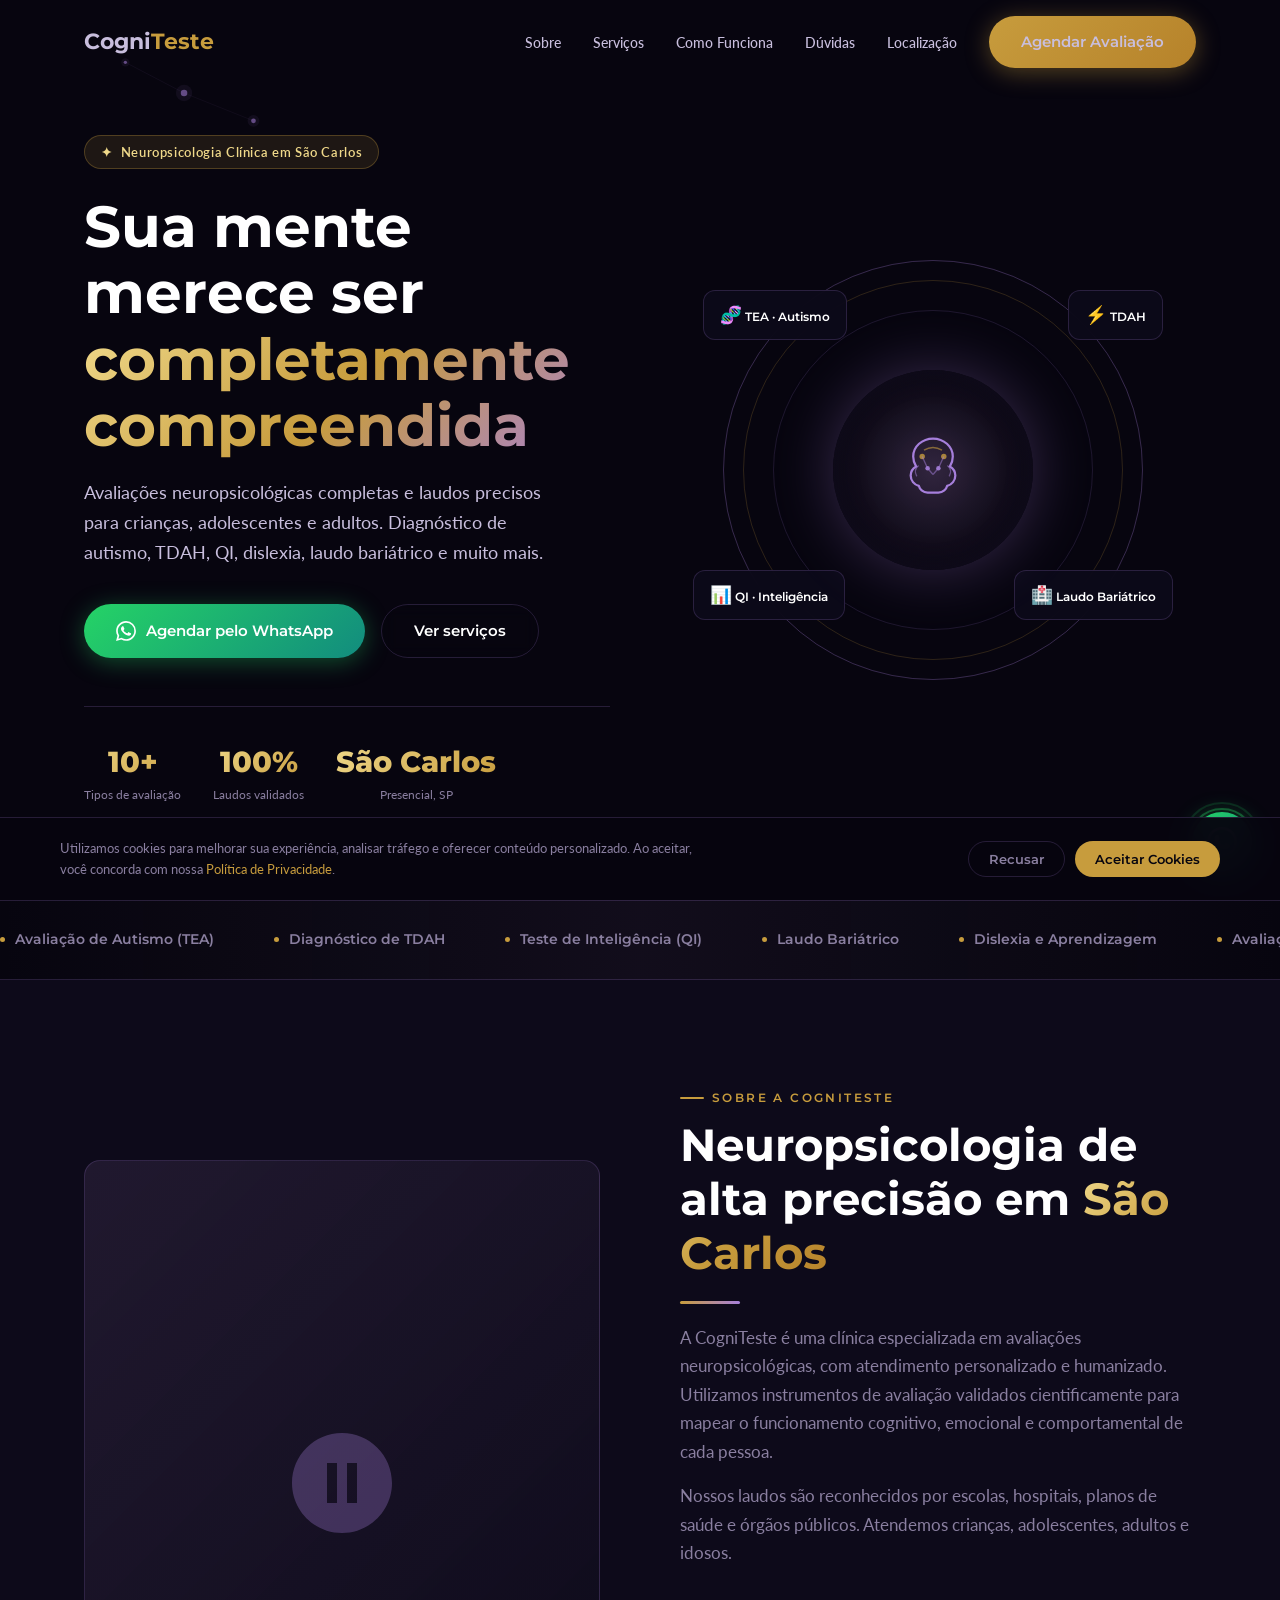
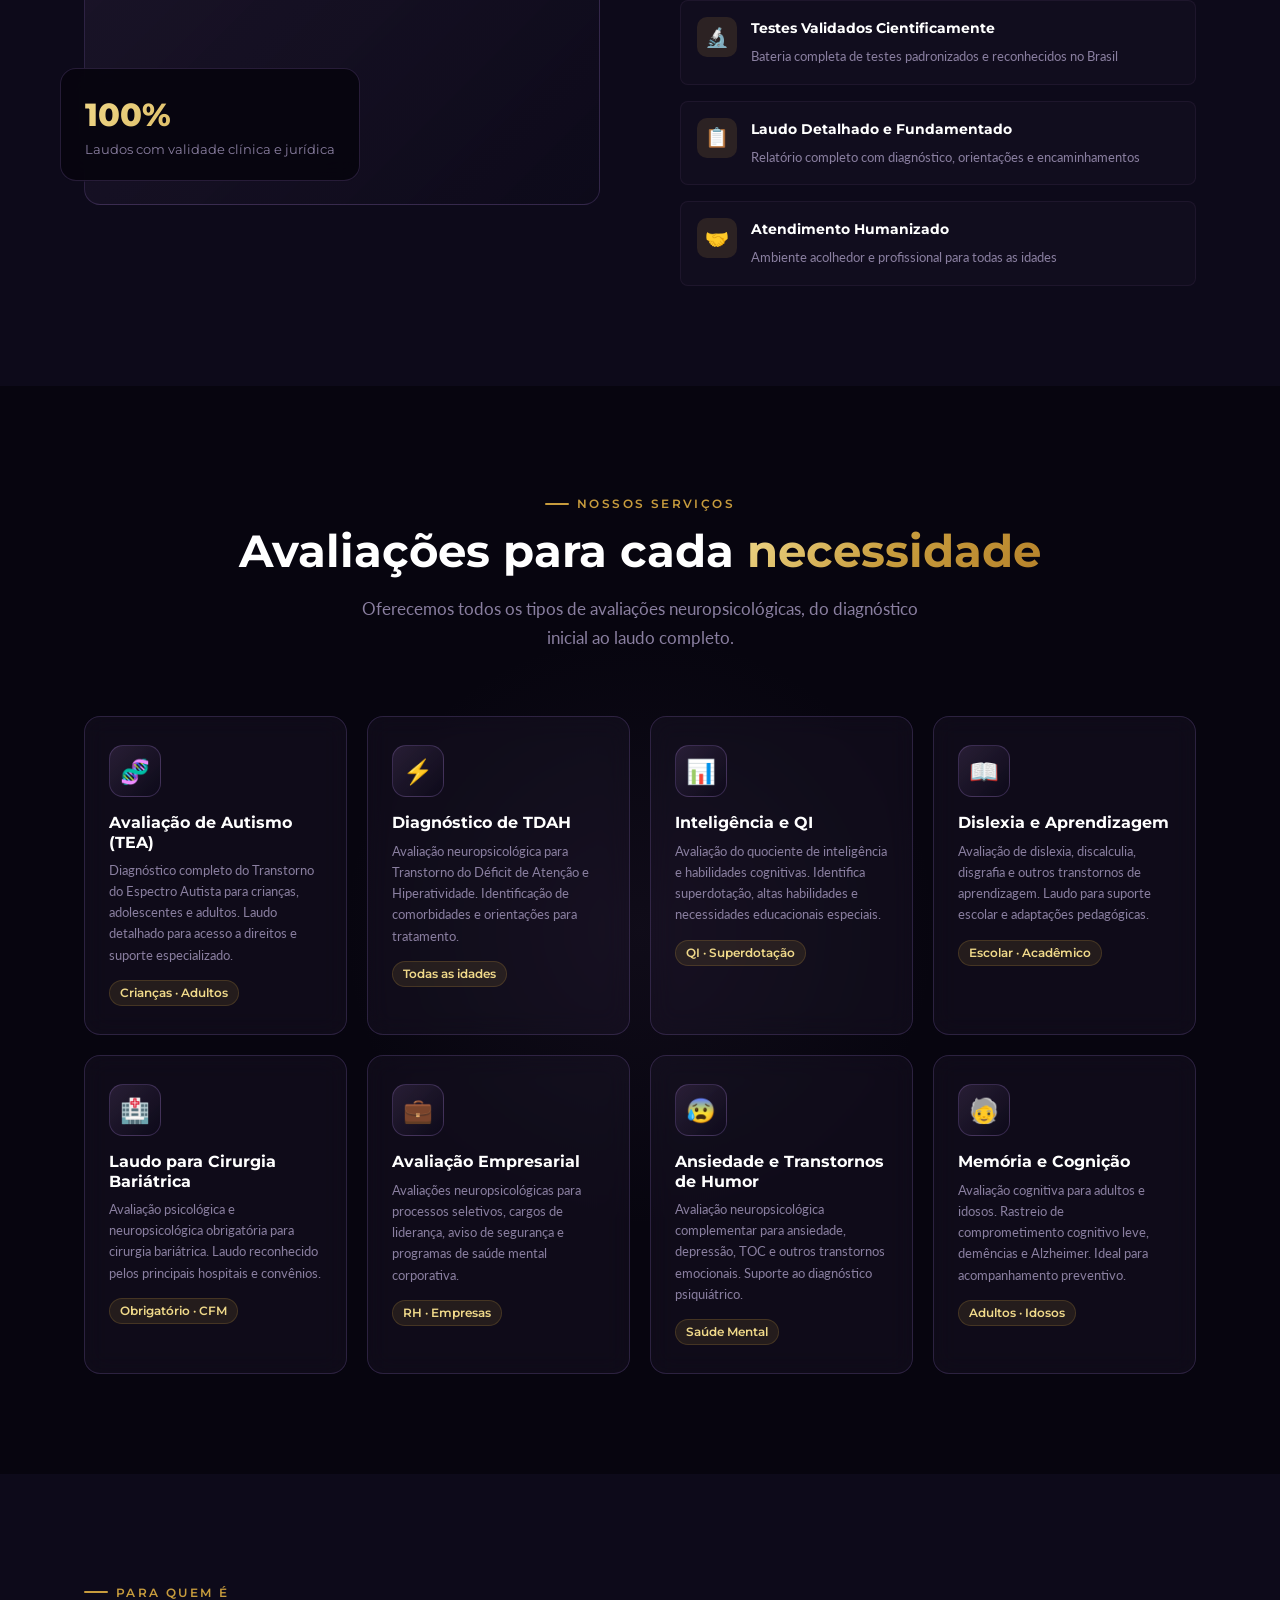
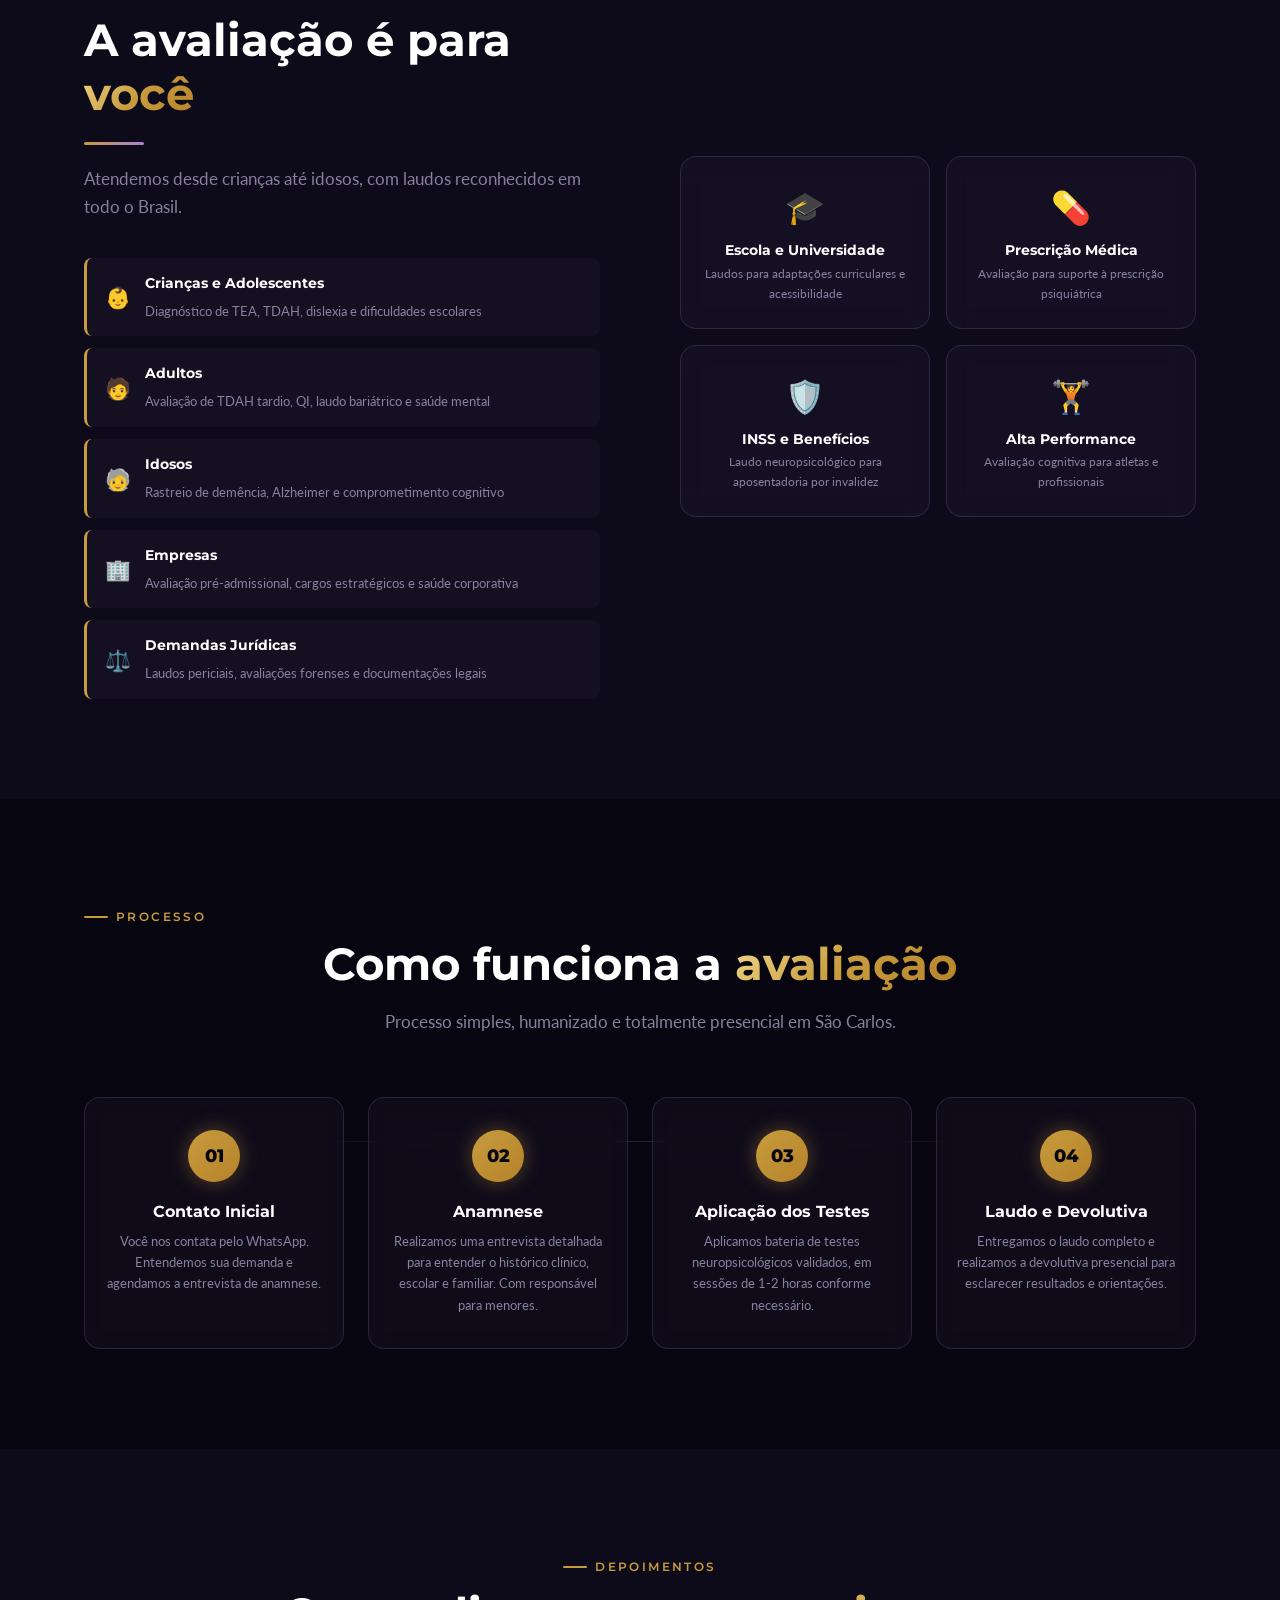
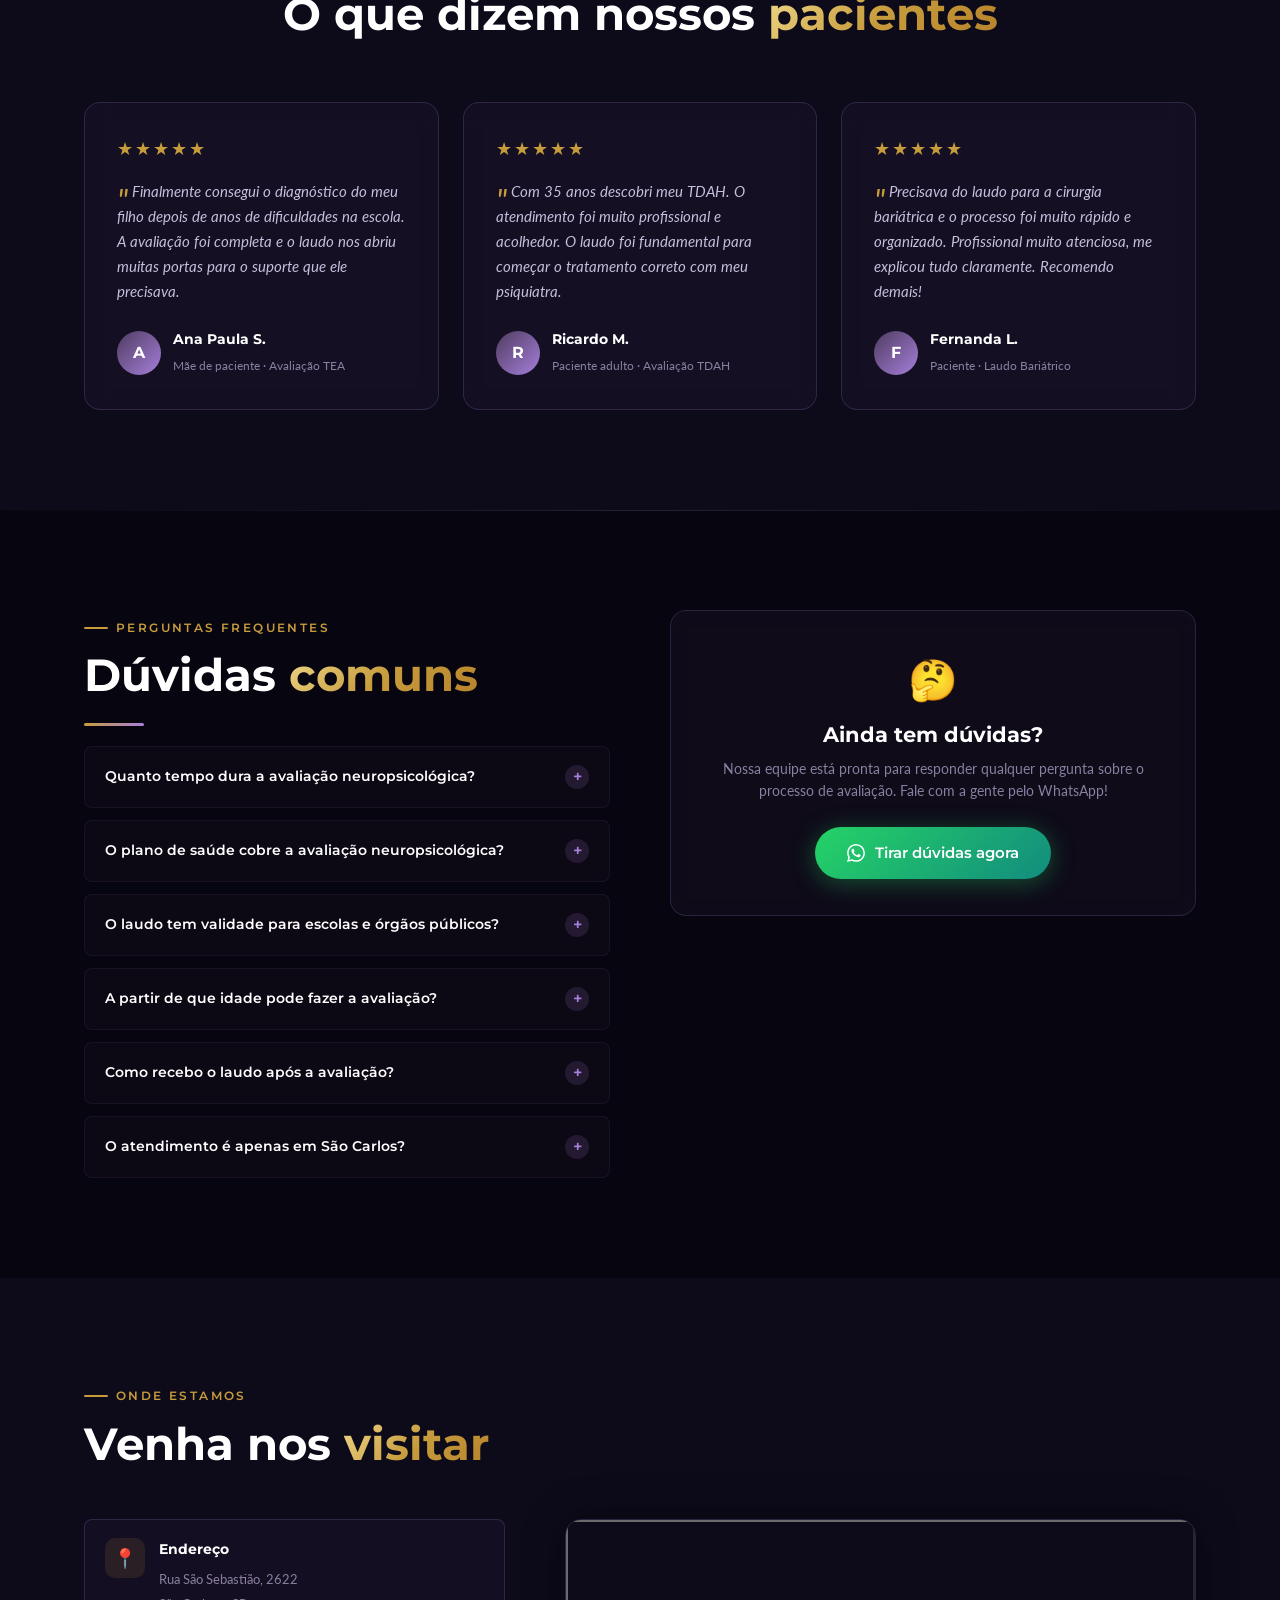
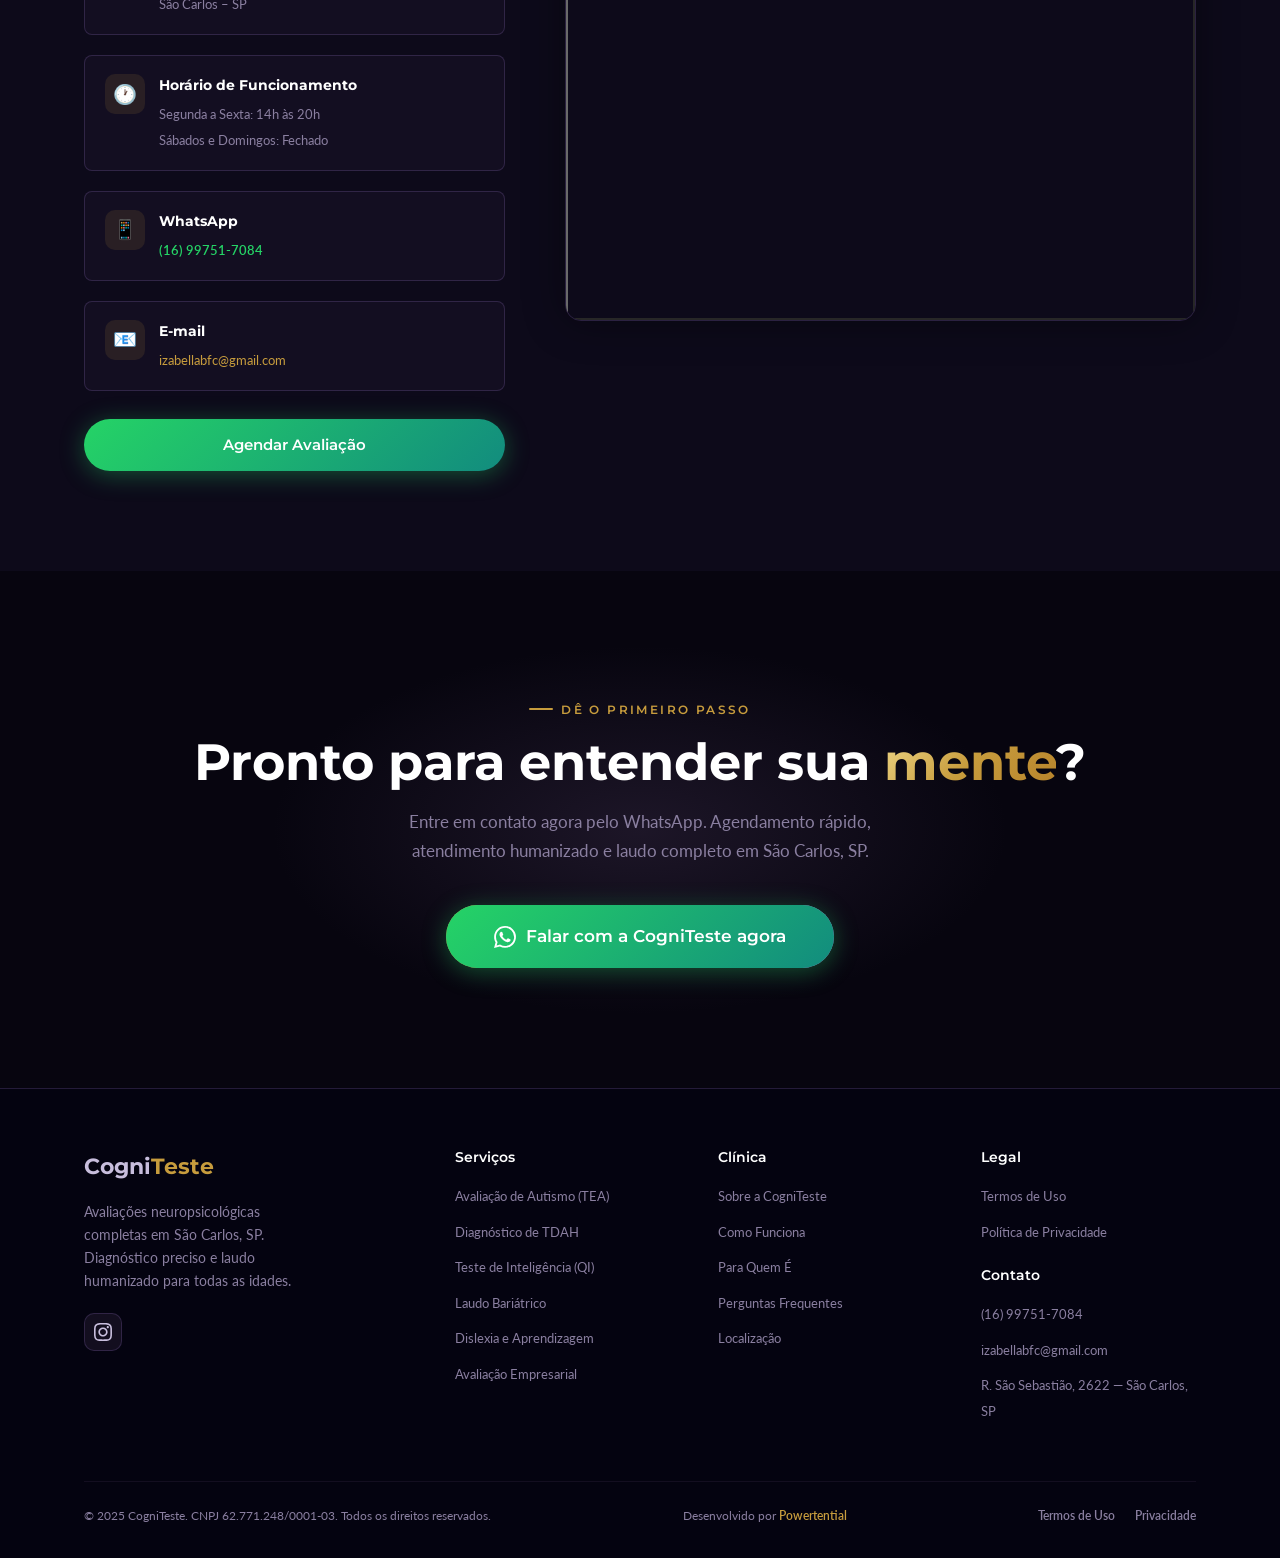
==== index.html @ e8e01d73 "feat: landing page CogniTeste v1.0 — neon dark design" ====
<!DOCTYPE html>
<html lang="pt-BR">
<head>
  <meta charset="UTF-8">
  <meta name="viewport" content="width=device-width, initial-scale=1.0">
  <meta name="description" content="CogniTeste — Avaliações neuropsicológicas completas em São Carlos, SP. Diagnóstico de autismo (TEA), TDAH, QI, dislexia, laudo bariátrico e mais. Agende pelo WhatsApp.">
  <meta name="keywords" content="avaliação neuropsicológica, neuropsicologia São Carlos, teste TDAH, diagnóstico autismo, avaliação QI, laudo bariátrico, CogniTeste">
  <meta name="author" content="CogniTeste">
  <meta name="robots" content="index, follow">
  <title>CogniTeste — Avaliação Neuropsicológica em São Carlos, SP</title>

  <!-- Open Graph -->
  <meta property="og:type" content="website">
  <meta property="og:title" content="CogniTeste — Avaliação Neuropsicológica em São Carlos">
  <meta property="og:description" content="Diagnóstico preciso para autismo, TDAH, QI, dislexia e muito mais. Agende sua avaliação neuropsicológica.">
  <meta property="og:url" content="https://www.cogniteste.com">
  <meta property="og:image" content="https://www.cogniteste.com/assets/img/og-image.jpg">
  <meta property="og:locale" content="pt_BR">

  <!-- Twitter Card -->
  <meta name="twitter:card" content="summary_large_image">
  <meta name="twitter:title" content="CogniTeste — Avaliação Neuropsicológica">
  <meta name="twitter:description" content="Diagnóstico neuropsicológico preciso em São Carlos, SP.">

  <!-- Canonical -->
  <link rel="canonical" href="https://www.cogniteste.com/">

  <!-- Favicon -->
  <link rel="icon" type="image/svg+xml" href="assets/img/favicon.svg">

  <!-- Preconnect -->
  <link rel="preconnect" href="https://fonts.googleapis.com">
  <link rel="preconnect" href="https://fonts.gstatic.com" crossorigin>

  <!-- Fonts -->
  <link href="https://fonts.googleapis.com/css2?family=Montserrat:wght@400;600;700;800&family=Lato:wght@400;700&display=swap" rel="stylesheet">

  <!-- CSS -->
  <link rel="stylesheet" href="assets/css/style.css">

  <!-- Google Tag Manager — SUBSTITUIR GTM-XXXXXXX PELO ID REAL -->
  <script>(function(w,d,s,l,i){w[l]=w[l]||[];w[l].push({'gtm.start':
  new Date().getTime(),event:'gtm.js'});var f=d.getElementsByTagName(s)[0],
  j=d.createElement(s),dl=l!='dataLayer'?'&l='+l:'';j.async=true;j.src=
  'https://www.googletagmanager.com/gtm.js?id='+i+dl;f.parentNode.insertBefore(j,f);
  })(window,document,'script','dataLayer','GTM-XXXXXXX');</script>
  <!-- End Google Tag Manager -->

  <!-- Structured Data: LocalBusiness + MedicalOrganization -->
  <script type="application/ld+json">
  {
    "@context": "https://schema.org",
    "@type": ["MedicalOrganization", "LocalBusiness"],
    "name": "CogniTeste",
    "url": "https://www.cogniteste.com",
    "telephone": "+55 16 99751-7084",
    "email": "izabellabfc@gmail.com",
    "address": {
      "@type": "PostalAddress",
      "streetAddress": "Rua São Sebastião, 2622",
      "addressLocality": "São Carlos",
      "addressRegion": "SP",
      "postalCode": "13560-000",
      "addressCountry": "BR"
    },
    "openingHoursSpecification": [
      {
        "@type": "OpeningHoursSpecification",
        "dayOfWeek": ["Monday","Tuesday","Wednesday","Thursday","Friday"],
        "opens": "14:00",
        "closes": "20:00"
      }
    ],
    "medicalSpecialty": "Neuropsychology",
    "sameAs": ["https://www.instagram.com/cogniteste/"],
    "image": "https://www.cogniteste.com/assets/img/og-image.jpg",
    "description": "Avaliações neuropsicológicas completas em São Carlos, SP. Diagnóstico de autismo, TDAH, QI, dislexia, laudo bariátrico e avaliações empresariais."
  }
  </script>
</head>
<body>

  <!-- Google Tag Manager (noscript) -->
  <noscript><iframe src="https://www.googletagmanager.com/ns.html?id=GTM-XXXXXXX"
  height="0" width="0" style="display:none;visibility:hidden"></iframe></noscript>
  <!-- End Google Tag Manager (noscript) -->

  <!-- ── FLOATING WHATSAPP ── -->
  <a href="https://wa.me/5516997517084?text=Ol%C3%A1%2C%20acessei%20o%20site%20e%20gostaria%20de%20receber%20atendimento."
     class="whatsapp-float"
     target="_blank" rel="noopener"
     aria-label="Falar pelo WhatsApp"
     data-label="float">
    <svg viewBox="0 0 24 24" xmlns="http://www.w3.org/2000/svg">
      <path d="M17.472 14.382c-.297-.149-1.758-.867-2.03-.967-.273-.099-.471-.148-.67.15-.197.297-.767.966-.94 1.164-.173.199-.347.223-.644.075-.297-.15-1.255-.463-2.39-1.475-.883-.788-1.48-1.761-1.653-2.059-.173-.297-.018-.458.13-.606.134-.133.298-.347.446-.52.149-.174.198-.298.298-.497.099-.198.05-.371-.025-.52-.075-.149-.669-1.612-.916-2.207-.242-.579-.487-.5-.669-.51-.173-.008-.371-.01-.57-.01-.198 0-.52.074-.792.372-.272.297-1.04 1.016-1.04 2.479 0 1.462 1.065 2.875 1.213 3.074.149.198 2.096 3.2 5.077 4.487.709.306 1.262.489 1.694.625.712.227 1.36.195 1.871.118.571-.085 1.758-.719 2.006-1.413.248-.694.248-1.289.173-1.413-.074-.124-.272-.198-.57-.347m-5.421 7.403h-.004a9.87 9.87 0 01-5.031-1.378l-.361-.214-3.741.982.998-3.648-.235-.374a9.86 9.86 0 01-1.51-5.26c.001-5.45 4.436-9.884 9.888-9.884 2.64 0 5.122 1.03 6.988 2.898a9.825 9.825 0 012.893 6.994c-.003 5.45-4.437 9.884-9.885 9.884m8.413-18.297A11.815 11.815 0 0012.05 0C5.495 0 .16 5.335.157 11.892c0 2.096.547 4.142 1.588 5.945L.057 24l6.305-1.654a11.882 11.882 0 005.683 1.448h.005c6.554 0 11.89-5.335 11.893-11.893a11.821 11.821 0 00-3.48-8.413z"/>
    </svg>
  </a>

  <!-- ━━━━━━━━━━━━━━━━━━━━━━━━━━━━━━━━━
       HEADER
  ━━━━━━━━━━━━━━━━━━━━━━━━━━━━━━━━━ -->
  <header id="header">
    <div class="container">
      <div class="header-inner">
        <a href="#hero" class="logo">
          <img src="assets/img/logo.webp" alt="CogniTeste" onerror="this.style.display='none'">
          <div class="logo-text">Cogni<span>Teste</span></div>
        </a>
        <nav>
          <ul class="nav-links" id="nav-links">
            <li><a href="#sobre">Sobre</a></li>
            <li><a href="#servicos">Serviços</a></li>
            <li><a href="#como-funciona">Como Funciona</a></li>
            <li><a href="#faq">Dúvidas</a></li>
            <li><a href="#localizacao">Localização</a></li>
            <li>
              <a href="https://wa.me/5516997517084?text=Ol%C3%A1%2C%20acessei%20o%20site%20e%20gostaria%20de%20receber%20atendimento."
                 class="btn btn-primary" target="_blank" rel="noopener" data-label="header">
                Agendar Avaliação
              </a>
            </li>
          </ul>
        </nav>
        <button class="hamburger" aria-label="Menu" aria-expanded="false">
          <span></span><span></span><span></span>
        </button>
      </div>
    </div>
  </header>

  <!-- ━━━━━━━━━━━━━━━━━━━━━━━━━━━━━━━━━
       HERO
  ━━━━━━━━━━━━━━━━━━━━━━━━━━━━━━━━━ -->
  <section id="hero">
    <canvas id="neural-canvas"></canvas>
    <div class="container">
      <div class="hero-grid">
        <div class="hero-content">
          <div class="hero-badge">Neuropsicologia Clínica em São Carlos</div>
          <h1 class="hero-title">
            Sua mente merece ser
            <span class="highlight">completamente compreendida</span>
          </h1>
          <p class="hero-desc">
            Avaliações neuropsicológicas completas e laudos precisos para crianças, adolescentes e adultos.
            Diagnóstico de autismo, TDAH, QI, dislexia, laudo bariátrico e muito mais.
          </p>
          <div class="hero-ctas">
            <a href="https://wa.me/5516997517084?text=Ol%C3%A1%2C%20acessei%20o%20site%20e%20gostaria%20de%20receber%20atendimento."
               class="btn btn-whatsapp" target="_blank" rel="noopener" data-label="hero">
              <svg width="20" height="20" viewBox="0 0 24 24" fill="white"><path d="M17.472 14.382c-.297-.149-1.758-.867-2.03-.967-.273-.099-.471-.148-.67.15-.197.297-.767.966-.94 1.164-.173.199-.347.223-.644.075-.297-.15-1.255-.463-2.39-1.475-.883-.788-1.48-1.761-1.653-2.059-.173-.297-.018-.458.13-.606.134-.133.298-.347.446-.52.149-.174.198-.298.298-.497.099-.198.05-.371-.025-.52-.075-.149-.669-1.612-.916-2.207-.242-.579-.487-.5-.669-.51-.173-.008-.371-.01-.57-.01-.198 0-.52.074-.792.372-.272.297-1.04 1.016-1.04 2.479 0 1.462 1.065 2.875 1.213 3.074.149.198 2.096 3.2 5.077 4.487.709.306 1.262.489 1.694.625.712.227 1.36.195 1.871.118.571-.085 1.758-.719 2.006-1.413.248-.694.248-1.289.173-1.413-.074-.124-.272-.198-.57-.347m-5.421 7.403h-.004a9.87 9.87 0 01-5.031-1.378l-.361-.214-3.741.982.998-3.648-.235-.374a9.86 9.86 0 01-1.51-5.26c.001-5.45 4.436-9.884 9.888-9.884 2.64 0 5.122 1.03 6.988 2.898a9.825 9.825 0 012.893 6.994c-.003 5.45-4.437 9.884-9.885 9.884m8.413-18.297A11.815 11.815 0 0012.05 0C5.495 0 .16 5.335.157 11.892c0 2.096.547 4.142 1.588 5.945L.057 24l6.305-1.654a11.882 11.882 0 005.683 1.448h.005c6.554 0 11.89-5.335 11.893-11.893a11.821 11.821 0 00-3.48-8.413z"/></svg>
              Agendar pelo WhatsApp
            </a>
            <a href="#servicos" class="btn btn-outline">Ver serviços</a>
          </div>
          <div class="hero-stats">
            <div class="stat-item">
              <div class="stat-number">10+</div>
              <div class="stat-label">Tipos de avaliação</div>
            </div>
            <div class="stat-item">
              <div class="stat-number">100%</div>
              <div class="stat-label">Laudos validados</div>
            </div>
            <div class="stat-item">
              <div class="stat-number">São Carlos</div>
              <div class="stat-label">Presencial, SP</div>
            </div>
          </div>
        </div>

        <div class="hero-visual">
          <div class="brain-ring">
            <div class="ring ring-1"></div>
            <div class="ring ring-2"></div>
            <div class="ring ring-3"></div>
            <div class="brain-icon-wrap">
              <!-- Brain SVG Icon -->
              <svg viewBox="0 0 100 100" fill="none" xmlns="http://www.w3.org/2000/svg">
                <path d="M50 15C38 15 28 24 28 35c0 4 1.2 7.8 3.2 11-3.5 2-6 5.8-6 10.2 0 5.5 3.8 10.1 9 11.4C35 71 38.8 75 44 75h12c5.2 0 9-4 9.8-7.4 5.2-1.3 9-5.9 9-11.4 0-4.4-2.5-8.2-6-10.2 2-3.2 3.2-7 3.2-11C72 24 62 15 50 15z" stroke="#A67FDB" stroke-width="2.5" fill="none"/>
                <circle cx="38" cy="35" r="3" fill="#C79C3D" opacity="0.8"/>
                <circle cx="62" cy="35" r="3" fill="#C79C3D" opacity="0.8"/>
                <circle cx="44" cy="48" r="2.5" fill="#A67FDB" opacity="0.9"/>
                <circle cx="56" cy="48" r="2.5" fill="#A67FDB" opacity="0.9"/>
                <path d="M38 35 L44 48 M62 35 L56 48 M44 48 L50 55 M56 48 L50 55" stroke="#A67FDB" stroke-width="1.5" opacity="0.5"/>
                <path d="M40 28 Q50 22 60 28" stroke="#C79C3D" stroke-width="1.5" fill="none" opacity="0.6"/>
                <path d="M34 45 Q28 50 32 57" stroke="#A67FDB" stroke-width="1.5" fill="none" opacity="0.5"/>
                <path d="M66 45 Q72 50 68 57" stroke="#A67FDB" stroke-width="1.5" fill="none" opacity="0.5"/>
              </svg>
            </div>
            <div class="floating-tag tag-1"><span class="tag-icon">🧬</span> TEA · Autismo</div>
            <div class="floating-tag tag-2"><span class="tag-icon">⚡</span> TDAH</div>
            <div class="floating-tag tag-3"><span class="tag-icon">📊</span> QI · Inteligência</div>
            <div class="floating-tag tag-4"><span class="tag-icon">🏥</span> Laudo Bariátrico</div>
          </div>
        </div>
      </div>
    </div>
  </section>

  <!-- ── Marquee ── -->
  <div class="marquee-section">
    <div class="marquee-track" aria-hidden="true">
      <span class="marquee-item"><span class="dot"></span>Avaliação de Autismo (TEA)</span>
      <span class="marquee-item"><span class="dot"></span>Diagnóstico de TDAH</span>
      <span class="marquee-item"><span class="dot"></span>Teste de Inteligência (QI)</span>
      <span class="marquee-item"><span class="dot"></span>Laudo Bariátrico</span>
      <span class="marquee-item"><span class="dot"></span>Dislexia e Aprendizagem</span>
      <span class="marquee-item"><span class="dot"></span>Avaliação Empresarial</span>
      <span class="marquee-item"><span class="dot"></span>Ansiedade e Humor</span>
      <span class="marquee-item"><span class="dot"></span>Superdotação · Altas Habilidades</span>
      <!-- Duplicated for seamless loop -->
      <span class="marquee-item"><span class="dot"></span>Avaliação de Autismo (TEA)</span>
      <span class="marquee-item"><span class="dot"></span>Diagnóstico de TDAH</span>
      <span class="marquee-item"><span class="dot"></span>Teste de Inteligência (QI)</span>
      <span class="marquee-item"><span class="dot"></span>Laudo Bariátrico</span>
      <span class="marquee-item"><span class="dot"></span>Dislexia e Aprendizagem</span>
      <span class="marquee-item"><span class="dot"></span>Avaliação Empresarial</span>
      <span class="marquee-item"><span class="dot"></span>Ansiedade e Humor</span>
      <span class="marquee-item"><span class="dot"></span>Superdotação · Altas Habilidades</span>
    </div>
  </div>

  <!-- ━━━━━━━━━━━━━━━━━━━━━━━━━━━━━━━━━
       SOBRE
  ━━━━━━━━━━━━━━━━━━━━━━━━━━━━━━━━━ -->
  <section id="sobre">
    <div class="container">
      <div class="sobre-grid">
        <div class="sobre-image-wrap reveal">
          <div class="sobre-image-placeholder">
            <!-- SUBSTITUA por: <img src="assets/img/clinica.webp" alt="Clínica CogniTeste" class="sobre-image"> -->
            <svg width="120" height="120" viewBox="0 0 24 24" fill="none" opacity="0.3">
              <path d="M12 2C6.48 2 2 6.48 2 12s4.48 10 10 10 10-4.48 10-10S17.52 2 12 2zm-1 14H9V8h2v8zm4 0h-2V8h2v8z" fill="#A67FDB"/>
            </svg>
          </div>
          <div class="sobre-image-overlay">
            <div class="overlay-stat">
              <div class="num">100%</div>
              <p>Laudos com validade clínica e jurídica</p>
            </div>
          </div>
        </div>

        <div class="sobre-content reveal reveal-delay-2">
          <span class="section-label">Sobre a CogniTeste</span>
          <h2 class="section-title">
            Neuropsicologia de alta precisão em <span class="gold-text">São Carlos</span>
          </h2>
          <div class="divider"></div>
          <p class="section-desc" style="margin-bottom: 16px;">
            A CogniTeste é uma clínica especializada em avaliações neuropsicológicas, com atendimento personalizado e humanizado. Utilizamos instrumentos de avaliação validados cientificamente para mapear o funcionamento cognitivo, emocional e comportamental de cada pessoa.
          </p>
          <p class="section-desc">
            Nossos laudos são reconhecidos por escolas, hospitais, planos de saúde e órgãos públicos. Atendemos crianças, adolescentes, adultos e idosos.
          </p>
          <div class="sobre-features">
            <div class="feature-item">
              <div class="feature-icon">🔬</div>
              <div class="feature-text">
                <strong>Testes Validados Cientificamente</strong>
                <span>Bateria completa de testes padronizados e reconhecidos no Brasil</span>
              </div>
            </div>
            <div class="feature-item">
              <div class="feature-icon">📋</div>
              <div class="feature-text">
                <strong>Laudo Detalhado e Fundamentado</strong>
                <span>Relatório completo com diagnóstico, orientações e encaminhamentos</span>
              </div>
            </div>
            <div class="feature-item">
              <div class="feature-icon">🤝</div>
              <div class="feature-text">
                <strong>Atendimento Humanizado</strong>
                <span>Ambiente acolhedor e profissional para todas as idades</span>
              </div>
            </div>
          </div>
        </div>
      </div>
    </div>
  </section>

  <!-- ━━━━━━━━━━━━━━━━━━━━━━━━━━━━━━━━━
       SERVIÇOS
  ━━━━━━━━━━━━━━━━━━━━━━━━━━━━━━━━━ -->
  <section id="servicos">
    <div class="container">
      <div class="servicos-header reveal">
        <span class="section-label">Nossos Serviços</span>
        <h2 class="section-title">
          Avaliações para cada <span class="gold-text">necessidade</span>
        </h2>
        <p class="section-desc">
          Oferecemos todos os tipos de avaliações neuropsicológicas, do diagnóstico inicial ao laudo completo.
        </p>
      </div>

      <div class="servicos-grid">
        <div class="servico-card glass-card reveal reveal-delay-1">
          <div class="servico-icon">🧬</div>
          <h3>Avaliação de Autismo (TEA)</h3>
          <p>Diagnóstico completo do Transtorno do Espectro Autista para crianças, adolescentes e adultos. Laudo detalhado para acesso a direitos e suporte especializado.</p>
          <span class="servico-tag">Crianças · Adultos</span>
        </div>

        <div class="servico-card glass-card reveal reveal-delay-2">
          <div class="servico-icon">⚡</div>
          <h3>Diagnóstico de TDAH</h3>
          <p>Avaliação neuropsicológica para Transtorno do Déficit de Atenção e Hiperatividade. Identificação de comorbidades e orientações para tratamento.</p>
          <span class="servico-tag">Todas as idades</span>
        </div>

        <div class="servico-card glass-card reveal reveal-delay-3">
          <div class="servico-icon">📊</div>
          <h3>Inteligência e QI</h3>
          <p>Avaliação do quociente de inteligência e habilidades cognitivas. Identifica superdotação, altas habilidades e necessidades educacionais especiais.</p>
          <span class="servico-tag">QI · Superdotação</span>
        </div>

        <div class="servico-card glass-card reveal reveal-delay-4">
          <div class="servico-icon">📖</div>
          <h3>Dislexia e Aprendizagem</h3>
          <p>Avaliação de dislexia, discalculia, disgrafia e outros transtornos de aprendizagem. Laudo para suporte escolar e adaptações pedagógicas.</p>
          <span class="servico-tag">Escolar · Acadêmico</span>
        </div>

        <div class="servico-card glass-card reveal reveal-delay-1">
          <div class="servico-icon">🏥</div>
          <h3>Laudo para Cirurgia Bariátrica</h3>
          <p>Avaliação psicológica e neuropsicológica obrigatória para cirurgia bariátrica. Laudo reconhecido pelos principais hospitais e convênios.</p>
          <span class="servico-tag">Obrigatório · CFM</span>
        </div>

        <div class="servico-card glass-card reveal reveal-delay-2">
          <div class="servico-icon">💼</div>
          <h3>Avaliação Empresarial</h3>
          <p>Avaliações neuropsicológicas para processos seletivos, cargos de liderança, aviso de segurança e programas de saúde mental corporativa.</p>
          <span class="servico-tag">RH · Empresas</span>
        </div>

        <div class="servico-card glass-card reveal reveal-delay-3">
          <div class="servico-icon">😰</div>
          <h3>Ansiedade e Transtornos de Humor</h3>
          <p>Avaliação neuropsicológica complementar para ansiedade, depressão, TOC e outros transtornos emocionais. Suporte ao diagnóstico psiquiátrico.</p>
          <span class="servico-tag">Saúde Mental</span>
        </div>

        <div class="servico-card glass-card reveal reveal-delay-4">
          <div class="servico-icon">🧓</div>
          <h3>Memória e Cognição</h3>
          <p>Avaliação cognitiva para adultos e idosos. Rastreio de comprometimento cognitivo leve, demências e Alzheimer. Ideal para acompanhamento preventivo.</p>
          <span class="servico-tag">Adultos · Idosos</span>
        </div>
      </div>
    </div>
  </section>

  <!-- ━━━━━━━━━━━━━━━━━━━━━━━━━━━━━━━━━
       PARA QUEM
  ━━━━━━━━━━━━━━━━━━━━━━━━━━━━━━━━━ -->
  <section id="para-quem">
    <div class="container">
      <div class="para-quem-grid">
        <div class="para-quem-content">
          <span class="section-label reveal">Para quem é</span>
          <h2 class="section-title reveal">A avaliação é para <span class="gold-text">você</span></h2>
          <div class="divider reveal"></div>
          <p class="section-desc reveal">Atendemos desde crianças até idosos, com laudos reconhecidos em todo o Brasil.</p>

          <div class="audience-list reveal">
            <div class="audience-item">
              <span class="icon">👶</span>
              <div>
                <strong>Crianças e Adolescentes</strong>
                <span>Diagnóstico de TEA, TDAH, dislexia e dificuldades escolares</span>
              </div>
            </div>
            <div class="audience-item">
              <span class="icon">🧑</span>
              <div>
                <strong>Adultos</strong>
                <span>Avaliação de TDAH tardio, QI, laudo bariátrico e saúde mental</span>
              </div>
            </div>
            <div class="audience-item">
              <span class="icon">🧓</span>
              <div>
                <strong>Idosos</strong>
                <span>Rastreio de demência, Alzheimer e comprometimento cognitivo</span>
              </div>
            </div>
            <div class="audience-item">
              <span class="icon">🏢</span>
              <div>
                <strong>Empresas</strong>
                <span>Avaliação pré-admissional, cargos estratégicos e saúde corporativa</span>
              </div>
            </div>
            <div class="audience-item">
              <span class="icon">⚖️</span>
              <div>
                <strong>Demandas Jurídicas</strong>
                <span>Laudos periciais, avaliações forenses e documentações legais</span>
              </div>
            </div>
          </div>
        </div>

        <div class="para-quem-visual reveal">
          <div class="pq-cards">
            <div class="pq-card glass-card">
              <div class="pq-icon">🎓</div>
              <h4>Escola e Universidade</h4>
              <p>Laudos para adaptações curriculares e acessibilidade</p>
            </div>
            <div class="pq-card glass-card">
              <div class="pq-icon">💊</div>
              <h4>Prescrição Médica</h4>
              <p>Avaliação para suporte à prescrição psiquiátrica</p>
            </div>
            <div class="pq-card glass-card">
              <div class="pq-icon">🛡️</div>
              <h4>INSS e Benefícios</h4>
              <p>Laudo neuropsicológico para aposentadoria por invalidez</p>
            </div>
            <div class="pq-card glass-card">
              <div class="pq-icon">🏋️</div>
              <h4>Alta Performance</h4>
              <p>Avaliação cognitiva para atletas e profissionais</p>
            </div>
          </div>
        </div>
      </div>
    </div>
  </section>

  <!-- ━━━━━━━━━━━━━━━━━━━━━━━━━━━━━━━━━
       COMO FUNCIONA
  ━━━━━━━━━━━━━━━━━━━━━━━━━━━━━━━━━ -->
  <section id="como-funciona">
    <div class="container">
      <span class="section-label reveal">Processo</span>
      <h2 class="section-title reveal">Como funciona a <span class="gold-text">avaliação</span></h2>
      <p class="section-desc reveal">Processo simples, humanizado e totalmente presencial em São Carlos.</p>

      <div class="steps-grid">
        <div class="step-card glass-card reveal reveal-delay-1">
          <div class="step-number">01</div>
          <h3>Contato Inicial</h3>
          <p>Você nos contata pelo WhatsApp. Entendemos sua demanda e agendamos a entrevista de anamnese.</p>
        </div>
        <div class="step-card glass-card reveal reveal-delay-2">
          <div class="step-number">02</div>
          <h3>Anamnese</h3>
          <p>Realizamos uma entrevista detalhada para entender o histórico clínico, escolar e familiar. Com responsável para menores.</p>
        </div>
        <div class="step-card glass-card reveal reveal-delay-3">
          <div class="step-number">03</div>
          <h3>Aplicação dos Testes</h3>
          <p>Aplicamos bateria de testes neuropsicológicos validados, em sessões de 1-2 horas conforme necessário.</p>
        </div>
        <div class="step-card glass-card reveal reveal-delay-4">
          <div class="step-number">04</div>
          <h3>Laudo e Devolutiva</h3>
          <p>Entregamos o laudo completo e realizamos a devolutiva presencial para esclarecer resultados e orientações.</p>
        </div>
      </div>
    </div>
  </section>

  <!-- ━━━━━━━━━━━━━━━━━━━━━━━━━━━━━━━━━
       DEPOIMENTOS
  ━━━━━━━━━━━━━━━━━━━━━━━━━━━━━━━━━ -->
  <section id="depoimentos">
    <div class="container">
      <div class="depoimentos-header reveal">
        <span class="section-label">Depoimentos</span>
        <h2 class="section-title">O que dizem nossos <span class="gold-text">pacientes</span></h2>
      </div>

      <div class="depoimentos-grid">
        <div class="depo-card glass-card reveal reveal-delay-1">
          <div class="depo-stars">★★★★★</div>
          <p class="depo-text">Finalmente consegui o diagnóstico do meu filho depois de anos de dificuldades na escola. A avaliação foi completa e o laudo nos abriu muitas portas para o suporte que ele precisava.</p>
          <div class="depo-author">
            <div class="depo-avatar">A</div>
            <div class="depo-info">
              <strong>Ana Paula S.</strong>
              <span>Mãe de paciente · Avaliação TEA</span>
            </div>
          </div>
        </div>

        <div class="depo-card glass-card reveal reveal-delay-2">
          <div class="depo-stars">★★★★★</div>
          <p class="depo-text">Com 35 anos descobri meu TDAH. O atendimento foi muito profissional e acolhedor. O laudo foi fundamental para começar o tratamento correto com meu psiquiatra.</p>
          <div class="depo-author">
            <div class="depo-avatar">R</div>
            <div class="depo-info">
              <strong>Ricardo M.</strong>
              <span>Paciente adulto · Avaliação TDAH</span>
            </div>
          </div>
        </div>

        <div class="depo-card glass-card reveal reveal-delay-3">
          <div class="depo-stars">★★★★★</div>
          <p class="depo-text">Precisava do laudo para a cirurgia bariátrica e o processo foi muito rápido e organizado. Profissional muito atenciosa, me explicou tudo claramente. Recomendo demais!</p>
          <div class="depo-author">
            <div class="depo-avatar">F</div>
            <div class="depo-info">
              <strong>Fernanda L.</strong>
              <span>Paciente · Laudo Bariátrico</span>
            </div>
          </div>
        </div>
      </div>
    </div>
  </section>

  <!-- ━━━━━━━━━━━━━━━━━━━━━━━━━━━━━━━━━
       FAQ
  ━━━━━━━━━━━━━━━━━━━━━━━━━━━━━━━━━ -->
  <section id="faq">
    <div class="container">
      <div class="faq-grid">
        <div class="faq-content">
          <span class="section-label reveal">Perguntas Frequentes</span>
          <h2 class="section-title reveal">Dúvidas <span class="gold-text">comuns</span></h2>
          <div class="divider reveal"></div>

          <div class="faq-list reveal">
            <div class="faq-item">
              <div class="faq-question">
                Quanto tempo dura a avaliação neuropsicológica?
                <span class="faq-arrow">+</span>
              </div>
              <div class="faq-answer">
                <p>Depende do tipo de avaliação. Em geral, o processo completo inclui 1 sessão de anamnese (1h30) + 2 a 4 sessões de testes (1-2h cada) + 1 devolutiva. O total médio é de 8 a 12 horas distribuídas em semanas.</p>
              </div>
            </div>

            <div class="faq-item">
              <div class="faq-question">
                O plano de saúde cobre a avaliação neuropsicológica?
                <span class="faq-arrow">+</span>
              </div>
              <div class="faq-answer">
                <p>Alguns planos de saúde cobrem avaliações neuropsicológicas. Recomendamos verificar com seu convênio. Para laudo bariátrico, a maioria dos planos cobre quando há indicação médica.</p>
              </div>
            </div>

            <div class="faq-item">
              <div class="faq-question">
                O laudo tem validade para escolas e órgãos públicos?
                <span class="faq-arrow">+</span>
              </div>
              <div class="faq-answer">
                <p>Sim! Nossos laudos são elaborados conforme as normas do CFP e têm validade para escolas, universidades, INSS, hospitais, laudos bariátricos e processos jurídicos em todo o Brasil.</p>
              </div>
            </div>

            <div class="faq-item">
              <div class="faq-question">
                A partir de que idade pode fazer a avaliação?
                <span class="faq-arrow">+</span>
              </div>
              <div class="faq-answer">
                <p>Atendemos a partir de 3 anos de idade para avaliação de desenvolvimento. Para TDAH e TEA, quanto mais cedo, melhor. Também atendemos adultos e idosos sem restrição de idade.</p>
              </div>
            </div>

            <div class="faq-item">
              <div class="faq-question">
                Como recebo o laudo após a avaliação?
                <span class="faq-arrow">+</span>
              </div>
              <div class="faq-answer">
                <p>O laudo é entregue na sessão de devolutiva, presencialmente, em até 30 dias após o término das sessões de testagem. Você recebe tanto em formato impresso quanto digital (PDF).</p>
              </div>
            </div>

            <div class="faq-item">
              <div class="faq-question">
                O atendimento é apenas em São Carlos?
                <span class="faq-arrow">+</span>
              </div>
              <div class="faq-answer">
                <p>Atendemos presencialmente em São Carlos, SP. Entre em contato pelo WhatsApp para verificar disponibilidade e informações sobre deslocamento para cidades próximas.</p>
              </div>
            </div>
          </div>
        </div>

        <div class="faq-cta reveal">
          <div class="faq-cta-box glass-card">
            <p style="font-size:2.5rem; margin-bottom: 12px;">🤔</p>
            <h3>Ainda tem dúvidas?</h3>
            <p>Nossa equipe está pronta para responder qualquer pergunta sobre o processo de avaliação. Fale com a gente pelo WhatsApp!</p>
            <a href="https://wa.me/5516997517084?text=Ol%C3%A1%2C%20acessei%20o%20site%20e%20gostaria%20de%20receber%20atendimento."
               class="btn btn-whatsapp" target="_blank" rel="noopener" data-label="faq">
              <svg width="18" height="18" viewBox="0 0 24 24" fill="white"><path d="M17.472 14.382c-.297-.149-1.758-.867-2.03-.967-.273-.099-.471-.148-.67.15-.197.297-.767.966-.94 1.164-.173.199-.347.223-.644.075-.297-.15-1.255-.463-2.39-1.475-.883-.788-1.48-1.761-1.653-2.059-.173-.297-.018-.458.13-.606.134-.133.298-.347.446-.52.149-.174.198-.298.298-.497.099-.198.05-.371-.025-.52-.075-.149-.669-1.612-.916-2.207-.242-.579-.487-.5-.669-.51-.173-.008-.371-.01-.57-.01-.198 0-.52.074-.792.372-.272.297-1.04 1.016-1.04 2.479 0 1.462 1.065 2.875 1.213 3.074.149.198 2.096 3.2 5.077 4.487.709.306 1.262.489 1.694.625.712.227 1.36.195 1.871.118.571-.085 1.758-.719 2.006-1.413.248-.694.248-1.289.173-1.413-.074-.124-.272-.198-.57-.347m-5.421 7.403h-.004a9.87 9.87 0 01-5.031-1.378l-.361-.214-3.741.982.998-3.648-.235-.374a9.86 9.86 0 01-1.51-5.26c.001-5.45 4.436-9.884 9.888-9.884 2.64 0 5.122 1.03 6.988 2.898a9.825 9.825 0 012.893 6.994c-.003 5.45-4.437 9.884-9.885 9.884m8.413-18.297A11.815 11.815 0 0012.05 0C5.495 0 .16 5.335.157 11.892c0 2.096.547 4.142 1.588 5.945L.057 24l6.305-1.654a11.882 11.882 0 005.683 1.448h.005c6.554 0 11.89-5.335 11.893-11.893a11.821 11.821 0 00-3.48-8.413z"/></svg>
              Tirar dúvidas agora
            </a>
          </div>
        </div>
      </div>
    </div>
  </section>

  <!-- ━━━━━━━━━━━━━━━━━━━━━━━━━━━━━━━━━
       LOCALIZAÇÃO
  ━━━━━━━━━━━━━━━━━━━━━━━━━━━━━━━━━ -->
  <section id="localizacao">
    <div class="container">
      <span class="section-label reveal">Onde estamos</span>
      <h2 class="section-title reveal" style="margin-bottom: 48px;">Venha nos <span class="gold-text">visitar</span></h2>

      <div class="localizacao-grid">
        <div class="localizacao-info">
          <div class="info-card reveal">
            <div class="info-icon">📍</div>
            <div class="info-text">
              <strong>Endereço</strong>
              <span>Rua São Sebastião, 2622<br>São Carlos – SP</span>
            </div>
          </div>
          <div class="info-card reveal reveal-delay-1">
            <div class="info-icon">🕐</div>
            <div class="info-text">
              <strong>Horário de Funcionamento</strong>
              <span>Segunda a Sexta: 14h às 20h<br>Sábados e Domingos: Fechado</span>
            </div>
          </div>
          <div class="info-card reveal reveal-delay-2">
            <div class="info-icon">📱</div>
            <div class="info-text">
              <strong>WhatsApp</strong>
              <span><a href="https://wa.me/5516997517084?text=Ol%C3%A1%2C%20acessei%20o%20site%20e%20gostaria%20de%20receber%20atendimento."
                        style="color: #25D366; font-weight: 600;"
                        target="_blank" rel="noopener">(16) 99751-7084</a></span>
            </div>
          </div>
          <div class="info-card reveal reveal-delay-3">
            <div class="info-icon">📧</div>
            <div class="info-text">
              <strong>E-mail</strong>
              <span><a href="mailto:izabellabfc@gmail.com" style="color: var(--gold);">izabellabfc@gmail.com</a></span>
            </div>
          </div>
          <div style="margin-top: 8px;" class="reveal reveal-delay-4">
            <a href="https://wa.me/5516997517084?text=Ol%C3%A1%2C%20acessei%20o%20site%20e%20gostaria%20de%20receber%20atendimento."
               class="btn btn-whatsapp" target="_blank" rel="noopener" data-label="localizacao" style="width: 100%; justify-content: center;">
              Agendar Avaliação
            </a>
          </div>
        </div>

        <div class="map-wrap reveal">
          <iframe
            src="https://www.google.com/maps/embed?pb=!1m18!1m12!1m3!1d3697.123456789!2d-47.89!3d-21.99!2m3!1f0!2f0!3f0!3m2!1i1024!2i768!4f13.1!3m3!1m2!1s0x0%3A0x0!2sRua+S%C3%A3o+Sebasti%C3%A3o%2C+2622%2C+S%C3%A3o+Carlos%2C+SP!5e0!3m2!1spt!2sbr!4v1234567890"
            allowfullscreen=""
            loading="lazy"
            referrerpolicy="no-referrer-when-downgrade"
            title="Localização CogniTeste">
          </iframe>
        </div>
      </div>
    </div>
  </section>

  <!-- ━━━━━━━━━━━━━━━━━━━━━━━━━━━━━━━━━
       CTA FINAL
  ━━━━━━━━━━━━━━━━━━━━━━━━━━━━━━━━━ -->
  <section id="cta-final">
    <div class="container" style="position: relative; z-index: 1;">
      <span class="section-label reveal" style="justify-content: center;">Dê o primeiro passo</span>
      <h2 class="cta-title reveal">
        Pronto para entender sua <span class="gold-text">mente</span>?
      </h2>
      <p class="cta-desc reveal">
        Entre em contato agora pelo WhatsApp. Agendamento rápido, atendimento humanizado e laudo completo em São Carlos, SP.
      </p>
      <div class="cta-btn-wrap reveal">
        <a href="https://wa.me/5516997517084?text=Ol%C3%A1%2C%20acessei%20o%20site%20e%20gostaria%20de%20receber%20atendimento."
           class="btn btn-whatsapp btn-cta-main" target="_blank" rel="noopener" data-label="cta_final">
          <svg width="22" height="22" viewBox="0 0 24 24" fill="white"><path d="M17.472 14.382c-.297-.149-1.758-.867-2.03-.967-.273-.099-.471-.148-.67.15-.197.297-.767.966-.94 1.164-.173.199-.347.223-.644.075-.297-.15-1.255-.463-2.39-1.475-.883-.788-1.48-1.761-1.653-2.059-.173-.297-.018-.458.13-.606.134-.133.298-.347.446-.52.149-.174.198-.298.298-.497.099-.198.05-.371-.025-.52-.075-.149-.669-1.612-.916-2.207-.242-.579-.487-.5-.669-.51-.173-.008-.371-.01-.57-.01-.198 0-.52.074-.792.372-.272.297-1.04 1.016-1.04 2.479 0 1.462 1.065 2.875 1.213 3.074.149.198 2.096 3.2 5.077 4.487.709.306 1.262.489 1.694.625.712.227 1.36.195 1.871.118.571-.085 1.758-.719 2.006-1.413.248-.694.248-1.289.173-1.413-.074-.124-.272-.198-.57-.347m-5.421 7.403h-.004a9.87 9.87 0 01-5.031-1.378l-.361-.214-3.741.982.998-3.648-.235-.374a9.86 9.86 0 01-1.51-5.26c.001-5.45 4.436-9.884 9.888-9.884 2.64 0 5.122 1.03 6.988 2.898a9.825 9.825 0 012.893 6.994c-.003 5.45-4.437 9.884-9.885 9.884m8.413-18.297A11.815 11.815 0 0012.05 0C5.495 0 .16 5.335.157 11.892c0 2.096.547 4.142 1.588 5.945L.057 24l6.305-1.654a11.882 11.882 0 005.683 1.448h.005c6.554 0 11.89-5.335 11.893-11.893a11.821 11.821 0 00-3.48-8.413z"/></svg>
          Falar com a CogniTeste agora
        </a>
      </div>
    </div>
  </section>

  <!-- ━━━━━━━━━━━━━━━━━━━━━━━━━━━━━━━━━
       FOOTER
  ━━━━━━━━━━━━━━━━━━━━━━━━━━━━━━━━━ -->
  <footer id="footer">
    <div class="container">
      <div class="footer-grid">
        <div class="footer-brand">
          <div class="logo">
            <img src="assets/img/logo.webp" alt="CogniTeste" onerror="this.style.display='none'" style="height:36px">
            <div class="logo-text">Cogni<span>Teste</span></div>
          </div>
          <p>Avaliações neuropsicológicas completas em São Carlos, SP. Diagnóstico preciso e laudo humanizado para todas as idades.</p>
          <div class="footer-social">
            <a href="https://www.instagram.com/cogniteste/" target="_blank" rel="noopener" class="social-link" aria-label="Instagram">
              <!-- Instagram SVG -->
              <svg width="18" height="18" viewBox="0 0 24 24" fill="currentColor">
                <path d="M12 2.163c3.204 0 3.584.012 4.85.07 3.252.148 4.771 1.691 4.919 4.919.058 1.265.069 1.645.069 4.849 0 3.205-.012 3.584-.069 4.849-.149 3.225-1.664 4.771-4.919 4.919-1.266.058-1.644.07-4.85.07-3.204 0-3.584-.012-4.849-.07-3.26-.149-4.771-1.699-4.919-4.92-.058-1.265-.07-1.644-.07-4.849 0-3.204.013-3.583.07-4.849.149-3.227 1.664-4.771 4.919-4.919 1.266-.057 1.645-.069 4.849-.069zm0-2.163c-3.259 0-3.667.014-4.947.072-4.358.2-6.78 2.618-6.98 6.98-.059 1.281-.073 1.689-.073 4.948 0 3.259.014 3.668.072 4.948.2 4.358 2.618 6.78 6.98 6.98 1.281.058 1.689.072 4.948.072 3.259 0 3.668-.014 4.948-.072 4.354-.2 6.782-2.618 6.979-6.98.059-1.28.073-1.689.073-4.948 0-3.259-.014-3.667-.072-4.947-.196-4.354-2.617-6.78-6.979-6.98-1.281-.059-1.69-.073-4.949-.073zm0 5.838c-3.403 0-6.162 2.759-6.162 6.162s2.759 6.163 6.162 6.163 6.162-2.759 6.162-6.163c0-3.403-2.759-6.162-6.162-6.162zm0 10.162c-2.209 0-4-1.79-4-4 0-2.209 1.791-4 4-4s4 1.791 4 4c0 2.21-1.791 4-4 4zm6.406-11.845c-.796 0-1.441.645-1.441 1.44s.645 1.44 1.441 1.44c.795 0 1.439-.645 1.439-1.44s-.644-1.44-1.439-1.44z"/>
              </svg>
            </a>
            <!-- Adicione outras redes quando disponível -->
          </div>
        </div>

        <div class="footer-col">
          <h4>Serviços</h4>
          <ul>
            <li><a href="#servicos">Avaliação de Autismo (TEA)</a></li>
            <li><a href="#servicos">Diagnóstico de TDAH</a></li>
            <li><a href="#servicos">Teste de Inteligência (QI)</a></li>
            <li><a href="#servicos">Laudo Bariátrico</a></li>
            <li><a href="#servicos">Dislexia e Aprendizagem</a></li>
            <li><a href="#servicos">Avaliação Empresarial</a></li>
          </ul>
        </div>

        <div class="footer-col">
          <h4>Clínica</h4>
          <ul>
            <li><a href="#sobre">Sobre a CogniTeste</a></li>
            <li><a href="#como-funciona">Como Funciona</a></li>
            <li><a href="#para-quem">Para Quem É</a></li>
            <li><a href="#faq">Perguntas Frequentes</a></li>
            <li><a href="#localizacao">Localização</a></li>
          </ul>
        </div>

        <div class="footer-col">
          <h4>Legal</h4>
          <ul>
            <li><a href="/termos">Termos de Uso</a></li>
            <li><a href="/privacidade">Política de Privacidade</a></li>
          </ul>
          <h4 style="margin-top: 24px;">Contato</h4>
          <ul>
            <li><a href="https://wa.me/5516997517084" target="_blank" rel="noopener">(16) 99751-7084</a></li>
            <li><a href="mailto:izabellabfc@gmail.com">izabellabfc@gmail.com</a></li>
            <li><a href="#localizacao">R. São Sebastião, 2622 — São Carlos, SP</a></li>
          </ul>
        </div>
      </div>

      <div class="footer-bottom">
        <p>© 2025 CogniTeste. CNPJ 62.771.248/0001-03. Todos os direitos reservados.</p>
        <p>Desenvolvido por <a href="https://www.powertential.com?utm_source=lp&utm_medium=www.cogniteste.com" target="_blank" rel="noopener">Powertential</a></p>
        <div class="footer-bottom-links">
          <a href="/termos">Termos de Uso</a>
          <a href="/privacidade">Privacidade</a>
        </div>
      </div>
    </div>
  </footer>

  <!-- ── COOKIE BANNER ── -->
  <div class="cookie-banner" id="cookie-banner" role="dialog" aria-live="polite">
    <div class="cookie-inner">
      <p class="cookie-text">
        Utilizamos cookies para melhorar sua experiência, analisar tráfego e oferecer conteúdo personalizado.
        Ao aceitar, você concorda com nossa <a href="/privacidade">Política de Privacidade</a>.
      </p>
      <div class="cookie-btns">
        <button class="btn-cookie btn-cookie-decline">Recusar</button>
        <button class="btn-cookie btn-cookie-accept">Aceitar Cookies</button>
      </div>
    </div>
  </div>

  <!-- JS -->
  <script src="assets/js/main.js" defer></script>
</body>
</html>
---- assets/css/style.css ----
/* ============================================
   COGNITESTE — Landing Page
   Design: Dark Neon | Roxo + Dourado
   ============================================ */

:root {
  --bg: #07050F;
  --bg-2: #0D0A1A;
  --bg-card: rgba(79, 60, 96, 0.12);
  --purple: #4F3C60;
  --purple-mid: #7B5EA7;
  --purple-bright: #A67FDB;
  --gold: #C79C3D;
  --gold-light: #F0D98A;
  --gold-dark: #B6822A;
  --white: #FFFFFF;
  --text: #C8BEDD;
  --text-muted: #8A7FA0;
  --border: rgba(167, 127, 219, 0.2);
  --glow-purple: 0 0 20px rgba(167, 127, 219, 0.4);
  --glow-gold: 0 0 20px rgba(199, 156, 61, 0.4);
  --font-title: 'Montserrat', sans-serif;
  --font-text: 'Lato', sans-serif;
  --radius: 16px;
  --radius-sm: 8px;
  --transition: 0.3s ease;
}

*, *::before, *::after { box-sizing: border-box; margin: 0; padding: 0; }

html { scroll-behavior: smooth; font-size: 16px; }

body {
  background: var(--bg);
  color: var(--text);
  font-family: var(--font-text);
  line-height: 1.6;
  overflow-x: hidden;
}

img { max-width: 100%; display: block; }
a { color: inherit; text-decoration: none; }
ul { list-style: none; }

/* ── Scrollbar ── */
::-webkit-scrollbar { width: 6px; }
::-webkit-scrollbar-track { background: var(--bg); }
::-webkit-scrollbar-thumb { background: var(--purple-mid); border-radius: 3px; }

/* ── Typography ── */
h1, h2, h3, h4 { font-family: var(--font-title); font-weight: 700; line-height: 1.2; }

.gold-text {
  background: linear-gradient(135deg, var(--gold-light) 0%, var(--gold) 50%, var(--gold-dark) 100%);
  -webkit-background-clip: text;
  -webkit-text-fill-color: transparent;
  background-clip: text;
}

.neon-purple {
  color: var(--purple-bright);
  text-shadow: 0 0 10px rgba(167, 127, 219, 0.6), 0 0 30px rgba(167, 127, 219, 0.3);
}

.section-label {
  font-family: var(--font-title);
  font-size: 0.75rem;
  font-weight: 600;
  letter-spacing: 0.2em;
  text-transform: uppercase;
  color: var(--gold);
  display: inline-flex;
  align-items: center;
  gap: 8px;
  margin-bottom: 12px;
}
.section-label::before {
  content: '';
  width: 24px; height: 2px;
  background: var(--gold);
  border-radius: 1px;
}

.section-title {
  font-size: clamp(1.8rem, 4vw, 2.8rem);
  color: var(--white);
  margin-bottom: 16px;
}

.section-desc {
  font-size: 1.05rem;
  color: var(--text-muted);
  max-width: 560px;
  line-height: 1.7;
}

/* ── Container ── */
.container { width: 100%; max-width: 1160px; margin: 0 auto; padding: 0 24px; }

/* ── Section ── */
section { padding: 100px 0; position: relative; }

/* ── Buttons ── */
.btn {
  display: inline-flex;
  align-items: center;
  gap: 10px;
  padding: 14px 32px;
  border-radius: 50px;
  font-family: var(--font-title);
  font-weight: 600;
  font-size: 0.95rem;
  cursor: pointer;
  transition: var(--transition);
  border: none;
}

.btn-primary {
  background: linear-gradient(135deg, var(--gold) 0%, var(--gold-dark) 100%);
  color: var(--bg);
  box-shadow: 0 4px 24px rgba(199, 156, 61, 0.4);
}
.btn-primary:hover {
  transform: translateY(-2px);
  box-shadow: 0 8px 32px rgba(199, 156, 61, 0.6);
}

.btn-outline {
  background: transparent;
  color: var(--white);
  border: 1.5px solid var(--border);
  backdrop-filter: blur(8px);
}
.btn-outline:hover {
  border-color: var(--purple-bright);
  color: var(--purple-bright);
  background: rgba(167, 127, 219, 0.08);
}

.btn-whatsapp {
  background: linear-gradient(135deg, #25D366 0%, #128C7E 100%);
  color: var(--white);
  box-shadow: 0 4px 24px rgba(37, 211, 102, 0.35);
}
.btn-whatsapp:hover {
  transform: translateY(-2px);
  box-shadow: 0 8px 32px rgba(37, 211, 102, 0.5);
}

/* ── Glassmorphism Card ── */
.glass-card {
  background: var(--bg-card);
  border: 1px solid var(--border);
  border-radius: var(--radius);
  backdrop-filter: blur(12px);
  -webkit-backdrop-filter: blur(12px);
  transition: var(--transition);
}
.glass-card:hover {
  border-color: rgba(167, 127, 219, 0.45);
  transform: translateY(-4px);
  box-shadow: var(--glow-purple), 0 20px 40px rgba(0,0,0,0.3);
}

/* ── Divider ── */
.divider {
  width: 60px; height: 3px;
  background: linear-gradient(90deg, var(--gold), var(--purple-bright));
  border-radius: 2px;
  margin: 20px 0;
}

/* ━━━━━━━━━━━━━━━━━━━━━━━━━━━━━━━━━
   HEADER
━━━━━━━━━━━━━━━━━━━━━━━━━━━━━━━━━ */
#header {
  position: fixed;
  top: 0; left: 0; right: 0;
  z-index: 100;
  padding: 16px 0;
  transition: background 0.4s ease, backdrop-filter 0.4s ease;
}
#header.scrolled {
  background: rgba(7, 5, 15, 0.92);
  backdrop-filter: blur(20px);
  -webkit-backdrop-filter: blur(20px);
  border-bottom: 1px solid var(--border);
}
.header-inner {
  display: flex;
  align-items: center;
  justify-content: space-between;
}
.logo {
  display: flex;
  align-items: center;
  gap: 10px;
  font-family: var(--font-title);
  font-weight: 700;
  font-size: 1.4rem;
}
.logo img { height: 40px; width: auto; }
.logo-text span { color: var(--gold); }

.nav-links {
  display: flex;
  align-items: center;
  gap: 32px;
  font-size: 0.9rem;
  font-weight: 500;
}
.nav-links a {
  color: var(--text);
  transition: color var(--transition);
  position: relative;
}
.nav-links a::after {
  content: '';
  position: absolute;
  bottom: -2px; left: 0;
  width: 0; height: 1.5px;
  background: var(--gold);
  transition: width var(--transition);
}
.nav-links a:hover { color: var(--white); }
.nav-links a:hover::after { width: 100%; }

.hamburger {
  display: none;
  flex-direction: column;
  gap: 5px;
  cursor: pointer;
  padding: 4px;
}
.hamburger span {
  display: block;
  width: 24px; height: 2px;
  background: var(--white);
  border-radius: 1px;
  transition: var(--transition);
}

/* ━━━━━━━━━━━━━━━━━━━━━━━━━━━━━━━━━
   HERO
━━━━━━━━━━━━━━━━━━━━━━━━━━━━━━━━━ */
#hero {
  min-height: 100vh;
  display: flex;
  align-items: center;
  position: relative;
  overflow: hidden;
  padding: 120px 0 80px;
}
#neural-canvas {
  position: absolute;
  inset: 0;
  z-index: 0;
  opacity: 0.7;
}
.hero-grid {
  display: grid;
  grid-template-columns: 1fr 1fr;
  gap: 60px;
  align-items: center;
  position: relative;
  z-index: 1;
}
.hero-badge {
  display: inline-flex;
  align-items: center;
  gap: 8px;
  background: rgba(199, 156, 61, 0.12);
  border: 1px solid rgba(199, 156, 61, 0.3);
  border-radius: 50px;
  padding: 6px 16px;
  font-size: 0.8rem;
  font-weight: 600;
  color: var(--gold-light);
  margin-bottom: 24px;
  letter-spacing: 0.05em;
}
.hero-badge::before { content: '✦'; }

.hero-title {
  font-size: clamp(2.2rem, 5vw, 3.6rem);
  color: var(--white);
  margin-bottom: 20px;
  line-height: 1.15;
}
.hero-title .highlight {
  display: block;
  background: linear-gradient(135deg, var(--gold-light), var(--gold), var(--purple-bright));
  -webkit-background-clip: text;
  -webkit-text-fill-color: transparent;
  background-clip: text;
}

.hero-desc {
  font-size: 1.1rem;
  color: var(--text);
  line-height: 1.7;
  margin-bottom: 36px;
  max-width: 480px;
}

.hero-ctas {
  display: flex;
  gap: 16px;
  flex-wrap: wrap;
}

.hero-stats {
  display: flex;
  gap: 32px;
  margin-top: 48px;
  padding-top: 32px;
  border-top: 1px solid var(--border);
}
.stat-item { text-align: center; }
.stat-number {
  font-family: var(--font-title);
  font-size: 1.8rem;
  font-weight: 800;
  background: linear-gradient(135deg, var(--gold-light), var(--gold));
  -webkit-background-clip: text;
  -webkit-text-fill-color: transparent;
  background-clip: text;
}
.stat-label { font-size: 0.78rem; color: var(--text-muted); }

/* Hero visual */
.hero-visual {
  position: relative;
  display: flex;
  justify-content: center;
  align-items: center;
}
.brain-ring {
  position: relative;
  width: 420px;
  height: 420px;
  display: flex;
  align-items: center;
  justify-content: center;
}
.ring {
  position: absolute;
  border-radius: 50%;
  border: 1px solid;
  animation: rotate 20s linear infinite;
}
.ring-1 {
  inset: 0;
  border-color: rgba(167, 127, 219, 0.3);
}
.ring-2 {
  inset: 20px;
  border-color: rgba(199, 156, 61, 0.2);
  animation-duration: 15s;
  animation-direction: reverse;
}
.ring-3 {
  inset: 50px;
  border-color: rgba(167, 127, 219, 0.15);
  animation-duration: 25s;
}
@keyframes rotate { to { transform: rotate(360deg); } }

.brain-icon-wrap {
  width: 200px; height: 200px;
  background: radial-gradient(circle, rgba(79, 60, 96, 0.6) 0%, rgba(7, 5, 15, 0.9) 70%);
  border-radius: 50%;
  display: flex;
  align-items: center;
  justify-content: center;
  box-shadow: 0 0 60px rgba(167, 127, 219, 0.3), inset 0 0 30px rgba(167, 127, 219, 0.1);
  animation: pulse-glow 3s ease-in-out infinite;
  z-index: 1;
}
.brain-icon-wrap svg { width: 90px; height: 90px; }

@keyframes pulse-glow {
  0%, 100% { box-shadow: 0 0 60px rgba(167, 127, 219, 0.3), inset 0 0 30px rgba(167, 127, 219, 0.1); }
  50% { box-shadow: 0 0 80px rgba(167, 127, 219, 0.5), inset 0 0 40px rgba(167, 127, 219, 0.2); }
}

.floating-tag {
  position: absolute;
  background: rgba(13, 10, 26, 0.9);
  border: 1px solid var(--border);
  border-radius: 12px;
  padding: 10px 16px;
  font-size: 0.78rem;
  font-weight: 600;
  font-family: var(--font-title);
  backdrop-filter: blur(10px);
  color: var(--white);
  white-space: nowrap;
  animation: float 4s ease-in-out infinite;
}
.floating-tag .tag-icon { font-size: 1.1rem; }
.tag-1 { top: 30px; left: -20px; animation-delay: 0s; }
.tag-2 { top: 30px; right: -20px; animation-delay: 1s; }
.tag-3 { bottom: 60px; left: -30px; animation-delay: 2s; }
.tag-4 { bottom: 60px; right: -30px; animation-delay: 0.5s; }

@keyframes float {
  0%, 100% { transform: translateY(0); }
  50% { transform: translateY(-8px); }
}

/* ── Marquee ── */
.marquee-section {
  padding: 28px 0;
  background: linear-gradient(90deg, transparent, rgba(79, 60, 96, 0.15), transparent);
  border-top: 1px solid var(--border);
  border-bottom: 1px solid var(--border);
  overflow: hidden;
}
.marquee-track {
  display: flex;
  gap: 60px;
  animation: marquee 25s linear infinite;
  width: max-content;
}
.marquee-item {
  display: flex;
  align-items: center;
  gap: 10px;
  font-family: var(--font-title);
  font-size: 0.85rem;
  font-weight: 600;
  color: var(--text-muted);
  white-space: nowrap;
}
.marquee-item .dot {
  width: 5px; height: 5px;
  background: var(--gold);
  border-radius: 50%;
}
@keyframes marquee { to { transform: translateX(-50%); } }

/* ━━━━━━━━━━━━━━━━━━━━━━━━━━━━━━━━━
   SOBRE
━━━━━━━━━━━━━━━━━━━━━━━━━━━━━━━━━ */
#sobre {
  background: var(--bg-2);
}
.sobre-grid {
  display: grid;
  grid-template-columns: 1fr 1fr;
  gap: 80px;
  align-items: center;
}
.sobre-image-wrap {
  position: relative;
}
.sobre-image {
  width: 100%;
  border-radius: var(--radius);
  aspect-ratio: 4/5;
  object-fit: cover;
  filter: grayscale(20%) contrast(1.05);
}
.sobre-image-placeholder {
  width: 100%;
  aspect-ratio: 4/5;
  border-radius: var(--radius);
  background: linear-gradient(135deg, rgba(79, 60, 96, 0.3) 0%, rgba(13, 10, 26, 0.9) 100%);
  border: 1px solid var(--border);
  display: flex;
  align-items: center;
  justify-content: center;
}
.sobre-image-overlay {
  position: absolute;
  bottom: 24px; left: -24px;
  background: rgba(7, 5, 15, 0.92);
  border: 1px solid var(--border);
  border-radius: var(--radius);
  padding: 20px 24px;
  backdrop-filter: blur(12px);
  min-width: 200px;
}
.overlay-stat { font-family: var(--font-title); }
.overlay-stat .num {
  font-size: 2rem;
  font-weight: 800;
  background: linear-gradient(135deg, var(--gold-light), var(--gold));
  -webkit-background-clip: text;
  -webkit-text-fill-color: transparent;
  background-clip: text;
}
.overlay-stat p { font-size: 0.8rem; color: var(--text-muted); }

.sobre-features {
  display: flex;
  flex-direction: column;
  gap: 16px;
  margin-top: 32px;
}
.feature-item {
  display: flex;
  align-items: flex-start;
  gap: 14px;
  padding: 16px;
  border-radius: var(--radius-sm);
  background: rgba(79, 60, 96, 0.08);
  border: 1px solid rgba(79, 60, 96, 0.2);
  transition: var(--transition);
}
.feature-item:hover {
  border-color: var(--border);
  background: rgba(79, 60, 96, 0.15);
}
.feature-icon {
  width: 40px; height: 40px;
  border-radius: 10px;
  background: rgba(199, 156, 61, 0.15);
  display: flex;
  align-items: center;
  justify-content: center;
  font-size: 1.2rem;
  flex-shrink: 0;
}
.feature-text strong {
  display: block;
  font-family: var(--font-title);
  font-size: 0.9rem;
  color: var(--white);
  margin-bottom: 2px;
}
.feature-text span { font-size: 0.82rem; color: var(--text-muted); }

/* ━━━━━━━━━━━━━━━━━━━━━━━━━━━━━━━━━
   SERVIÇOS
━━━━━━━━━━━━━━━━━━━━━━━━━━━━━━━━━ */
#servicos {
  position: relative;
  overflow: hidden;
}
#servicos::before {
  content: '';
  position: absolute;
  top: 50%;
  left: 50%;
  transform: translate(-50%, -50%);
  width: 600px; height: 600px;
  background: radial-gradient(circle, rgba(79, 60, 96, 0.12) 0%, transparent 70%);
  pointer-events: none;
}
.servicos-header { text-align: center; margin-bottom: 64px; }
.servicos-header .section-desc { margin: 0 auto; }

.servicos-grid {
  display: grid;
  grid-template-columns: repeat(4, 1fr);
  gap: 20px;
}

.servico-card {
  padding: 28px 24px;
  cursor: default;
  position: relative;
  overflow: hidden;
}
.servico-card::before {
  content: '';
  position: absolute;
  inset: 0;
  background: linear-gradient(135deg, rgba(199, 156, 61, 0.05) 0%, transparent 60%);
  opacity: 0;
  transition: opacity var(--transition);
}
.servico-card:hover::before { opacity: 1; }

.servico-icon {
  width: 52px; height: 52px;
  border-radius: 14px;
  background: linear-gradient(135deg, rgba(79, 60, 96, 0.4), rgba(13, 10, 26, 0.8));
  border: 1px solid rgba(167, 127, 219, 0.25);
  display: flex;
  align-items: center;
  justify-content: center;
  font-size: 1.5rem;
  margin-bottom: 16px;
  transition: var(--transition);
}
.servico-card:hover .servico-icon {
  background: linear-gradient(135deg, rgba(199, 156, 61, 0.2), rgba(79, 60, 96, 0.4));
  border-color: rgba(199, 156, 61, 0.4);
  box-shadow: 0 0 20px rgba(199, 156, 61, 0.2);
}
.servico-card h3 {
  font-size: 1rem;
  color: var(--white);
  margin-bottom: 8px;
  font-family: var(--font-title);
}
.servico-card p {
  font-size: 0.83rem;
  color: var(--text-muted);
  line-height: 1.6;
}
.servico-tag {
  display: inline-block;
  margin-top: 14px;
  font-size: 0.72rem;
  font-weight: 600;
  font-family: var(--font-title);
  padding: 3px 10px;
  border-radius: 50px;
  background: rgba(199, 156, 61, 0.12);
  color: var(--gold-light);
  border: 1px solid rgba(199, 156, 61, 0.2);
}

/* ━━━━━━━━━━━━━━━━━━━━━━━━━━━━━━━━━
   PARA QUEM
━━━━━━━━━━━━━━━━━━━━━━━━━━━━━━━━━ */
#para-quem {
  background: var(--bg-2);
}
.para-quem-grid {
  display: grid;
  grid-template-columns: 1fr 1fr;
  gap: 80px;
  align-items: center;
}
.para-quem-content .section-desc { margin-bottom: 36px; }
.audience-list {
  display: flex;
  flex-direction: column;
  gap: 12px;
}
.audience-item {
  display: flex;
  align-items: center;
  gap: 14px;
  padding: 14px 18px;
  border-radius: var(--radius-sm);
  background: rgba(79, 60, 96, 0.1);
  border-left: 3px solid var(--gold);
  transition: var(--transition);
}
.audience-item:hover {
  background: rgba(79, 60, 96, 0.2);
  transform: translateX(4px);
}
.audience-item .icon { font-size: 1.3rem; }
.audience-item strong {
  font-family: var(--font-title);
  font-size: 0.9rem;
  color: var(--white);
  display: block;
  margin-bottom: 2px;
}
.audience-item span { font-size: 0.8rem; color: var(--text-muted); }

.para-quem-visual {
  position: relative;
}
.pq-cards {
  display: grid;
  grid-template-columns: 1fr 1fr;
  gap: 16px;
}
.pq-card {
  padding: 24px 20px;
  text-align: center;
}
.pq-card .pq-icon { font-size: 2rem; margin-bottom: 10px; }
.pq-card h4 {
  font-family: var(--font-title);
  font-size: 0.9rem;
  color: var(--white);
  margin-bottom: 4px;
}
.pq-card p { font-size: 0.78rem; color: var(--text-muted); }

/* ━━━━━━━━━━━━━━━━━━━━━━━━━━━━━━━━━
   COMO FUNCIONA
━━━━━━━━━━━━━━━━━━━━━━━━━━━━━━━━━ */
#como-funciona .container > .section-label,
#como-funciona .container > .section-title,
#como-funciona .container > .section-desc {
  text-align: center;
  margin-left: auto;
  margin-right: auto;
}

.steps-grid {
  display: grid;
  grid-template-columns: repeat(4, 1fr);
  gap: 24px;
  margin-top: 60px;
  position: relative;
}
.steps-grid::before {
  content: '';
  position: absolute;
  top: 44px;
  left: 12.5%; right: 12.5%;
  height: 1px;
  background: linear-gradient(90deg, transparent, var(--border), var(--border), transparent);
}

.step-card {
  text-align: center;
  padding: 32px 20px;
  position: relative;
}
.step-number {
  width: 52px; height: 52px;
  border-radius: 50%;
  background: linear-gradient(135deg, var(--gold), var(--gold-dark));
  color: var(--bg);
  font-family: var(--font-title);
  font-weight: 800;
  font-size: 1.1rem;
  display: flex;
  align-items: center;
  justify-content: center;
  margin: 0 auto 20px;
  box-shadow: 0 0 20px rgba(199, 156, 61, 0.4);
  position: relative;
  z-index: 1;
}
.step-card h3 {
  font-size: 1rem;
  color: var(--white);
  margin-bottom: 10px;
}
.step-card p {
  font-size: 0.83rem;
  color: var(--text-muted);
  line-height: 1.6;
}

/* ━━━━━━━━━━━━━━━━━━━━━━━━━━━━━━━━━
   DEPOIMENTOS
━━━━━━━━━━━━━━━━━━━━━━━━━━━━━━━━━ */
#depoimentos {
  background: var(--bg-2);
  overflow: hidden;
}
.depoimentos-header { text-align: center; margin-bottom: 60px; }
.depoimentos-grid {
  display: grid;
  grid-template-columns: repeat(3, 1fr);
  gap: 24px;
}
.depo-card { padding: 32px; }
.depo-stars {
  color: var(--gold);
  font-size: 1.1rem;
  letter-spacing: 2px;
  margin-bottom: 16px;
}
.depo-text {
  font-size: 0.92rem;
  color: var(--text);
  line-height: 1.7;
  font-style: italic;
  margin-bottom: 24px;
}
.depo-text::before { content: '"'; color: var(--gold); font-size: 2rem; line-height: 0; vertical-align: -0.5em; margin-right: 4px; }
.depo-author { display: flex; align-items: center; gap: 12px; }
.depo-avatar {
  width: 44px; height: 44px;
  border-radius: 50%;
  background: linear-gradient(135deg, var(--purple), var(--purple-bright));
  display: flex;
  align-items: center;
  justify-content: center;
  font-family: var(--font-title);
  font-weight: 700;
  color: var(--white);
  font-size: 1rem;
  flex-shrink: 0;
}
.depo-info strong { display: block; font-size: 0.88rem; color: var(--white); font-family: var(--font-title); }
.depo-info span { font-size: 0.78rem; color: var(--text-muted); }

/* ━━━━━━━━━━━━━━━━━━━━━━━━━━━━━━━━━
   FAQ
━━━━━━━━━━━━━━━━━━━━━━━━━━━━━━━━━ */
#faq { position: relative; }
#faq::before {
  content: '';
  position: absolute;
  top: 0; left: 0;
  right: 0; height: 1px;
  background: linear-gradient(90deg, transparent, var(--border), transparent);
}
.faq-grid {
  display: grid;
  grid-template-columns: 1fr 1fr;
  gap: 60px;
  align-items: start;
}
.faq-list {
  display: flex;
  flex-direction: column;
  gap: 12px;
}
.faq-item {
  border-radius: var(--radius-sm);
  background: rgba(79, 60, 96, 0.08);
  border: 1px solid rgba(79, 60, 96, 0.2);
  overflow: hidden;
  transition: border-color var(--transition);
}
.faq-item.open {
  border-color: rgba(167, 127, 219, 0.35);
  background: rgba(79, 60, 96, 0.14);
}
.faq-question {
  padding: 18px 20px;
  display: flex;
  justify-content: space-between;
  align-items: center;
  cursor: pointer;
  font-family: var(--font-title);
  font-size: 0.9rem;
  font-weight: 600;
  color: var(--white);
  gap: 12px;
}
.faq-arrow {
  width: 24px; height: 24px;
  border-radius: 50%;
  background: rgba(167, 127, 219, 0.15);
  display: flex;
  align-items: center;
  justify-content: center;
  flex-shrink: 0;
  transition: transform var(--transition), background var(--transition);
  color: var(--purple-bright);
  font-size: 1rem;
}
.faq-item.open .faq-arrow { transform: rotate(45deg); background: rgba(167, 127, 219, 0.3); }
.faq-answer {
  max-height: 0;
  overflow: hidden;
  transition: max-height 0.4s ease, padding 0.3s ease;
}
.faq-item.open .faq-answer { max-height: 200px; }
.faq-answer p {
  padding: 0 20px 18px;
  font-size: 0.85rem;
  color: var(--text-muted);
  line-height: 1.7;
}

.faq-cta-box {
  padding: 36px;
  text-align: center;
}
.faq-cta-box h3 {
  font-size: 1.3rem;
  color: var(--white);
  margin-bottom: 10px;
}
.faq-cta-box p {
  font-size: 0.88rem;
  color: var(--text-muted);
  margin-bottom: 24px;
  line-height: 1.6;
}

/* ━━━━━━━━━━━━━━━━━━━━━━━━━━━━━━━━━
   LOCALIZAÇÃO
━━━━━━━━━━━━━━━━━━━━━━━━━━━━━━━━━ */
#localizacao { background: var(--bg-2); }
.localizacao-grid {
  display: grid;
  grid-template-columns: 1fr 1.5fr;
  gap: 60px;
  align-items: start;
}
.localizacao-info { display: flex; flex-direction: column; gap: 20px; }
.info-card {
  display: flex;
  gap: 14px;
  padding: 18px 20px;
  border-radius: var(--radius-sm);
  background: rgba(79, 60, 96, 0.1);
  border: 1px solid var(--border);
}
.info-icon {
  width: 40px; height: 40px;
  border-radius: 10px;
  background: rgba(199, 156, 61, 0.12);
  display: flex; align-items: center; justify-content: center;
  font-size: 1.2rem; flex-shrink: 0;
}
.info-text strong { display: block; font-family: var(--font-title); font-size: 0.88rem; color: var(--white); margin-bottom: 4px; }
.info-text span { font-size: 0.82rem; color: var(--text-muted); }

.map-wrap {
  border-radius: var(--radius);
  overflow: hidden;
  border: 1px solid var(--border);
  box-shadow: 0 0 40px rgba(0,0,0,0.4);
}
.map-wrap iframe {
  width: 100%;
  height: 400px;
  display: block;
  filter: invert(90%) hue-rotate(180deg);
}

/* ━━━━━━━━━━━━━━━━━━━━━━━━━━━━━━━━━
   CTA FINAL
━━━━━━━━━━━━━━━━━━━━━━━━━━━━━━━━━ */
#cta-final {
  position: relative;
  overflow: hidden;
  text-align: center;
  padding: 120px 0;
}
#cta-final::before {
  content: '';
  position: absolute;
  top: 50%; left: 50%;
  transform: translate(-50%, -50%);
  width: 800px; height: 400px;
  background: radial-gradient(ellipse, rgba(79, 60, 96, 0.3) 0%, transparent 65%);
}
.cta-title {
  font-size: clamp(2rem, 5vw, 3.2rem);
  color: var(--white);
  margin-bottom: 16px;
  position: relative;
}
.cta-desc {
  font-size: 1.05rem;
  color: var(--text-muted);
  margin-bottom: 40px;
  max-width: 520px;
  margin-left: auto;
  margin-right: auto;
  line-height: 1.7;
}
.cta-btn-wrap { display: flex; justify-content: center; }
.btn-cta-main {
  padding: 18px 48px;
  font-size: 1.05rem;
  border-radius: 50px;
  position: relative;
  overflow: hidden;
}
.btn-cta-main::after {
  content: '';
  position: absolute;
  inset: -2px;
  border-radius: 50px;
  background: linear-gradient(90deg, var(--gold), var(--purple-bright), var(--gold));
  z-index: -1;
  animation: borderAnim 3s linear infinite;
  background-size: 200%;
}
@keyframes borderAnim { to { background-position: 200% center; } }

/* ━━━━━━━━━━━━━━━━━━━━━━━━━━━━━━━━━
   FOOTER
━━━━━━━━━━━━━━━━━━━━━━━━━━━━━━━━━ */
#footer {
  background: #040310;
  border-top: 1px solid var(--border);
  padding: 60px 0 32px;
}
.footer-grid {
  display: grid;
  grid-template-columns: 1.5fr 1fr 1fr 1fr;
  gap: 48px;
  margin-bottom: 48px;
}
.footer-brand .logo { margin-bottom: 16px; }
.footer-brand p { font-size: 0.85rem; color: var(--text-muted); line-height: 1.7; max-width: 240px; }
.footer-social { display: flex; gap: 10px; margin-top: 20px; }
.social-link {
  width: 38px; height: 38px;
  border-radius: 10px;
  background: rgba(79, 60, 96, 0.2);
  border: 1px solid var(--border);
  display: flex; align-items: center; justify-content: center;
  font-size: 1.1rem;
  transition: var(--transition);
}
.social-link:hover {
  background: rgba(167, 127, 219, 0.2);
  border-color: var(--purple-bright);
  transform: translateY(-2px);
}

.footer-col h4 {
  font-family: var(--font-title);
  font-size: 0.88rem;
  color: var(--white);
  margin-bottom: 16px;
  font-weight: 600;
}
.footer-col ul li { margin-bottom: 10px; }
.footer-col ul a {
  font-size: 0.82rem;
  color: var(--text-muted);
  transition: color var(--transition);
}
.footer-col ul a:hover { color: var(--gold-light); }

.footer-bottom {
  padding-top: 24px;
  border-top: 1px solid rgba(79, 60, 96, 0.2);
  display: flex;
  justify-content: space-between;
  align-items: center;
  flex-wrap: wrap;
  gap: 12px;
}
.footer-bottom p {
  font-size: 0.78rem;
  color: var(--text-muted);
}
.footer-bottom a {
  color: var(--gold);
  font-weight: 600;
  transition: color var(--transition);
}
.footer-bottom a:hover { color: var(--gold-light); }
.footer-bottom-links { display: flex; gap: 20px; }
.footer-bottom-links a {
  font-size: 0.78rem;
  color: var(--text-muted);
  transition: color var(--transition);
}
.footer-bottom-links a:hover { color: var(--white); }

/* ━━━━━━━━━━━━━━━━━━━━━━━━━━━━━━━━━
   FLOATING WHATSAPP
━━━━━━━━━━━━━━━━━━━━━━━━━━━━━━━━━ */
.whatsapp-float {
  position: fixed;
  bottom: 28px; right: 28px;
  z-index: 999;
  width: 60px; height: 60px;
  border-radius: 50%;
  background: linear-gradient(135deg, #25D366, #128C7E);
  display: flex; align-items: center; justify-content: center;
  box-shadow: 0 4px 24px rgba(37, 211, 102, 0.45);
  transition: transform var(--transition), box-shadow var(--transition);
}
.whatsapp-float:hover {
  transform: scale(1.1) translateY(-2px);
  box-shadow: 0 8px 32px rgba(37, 211, 102, 0.6);
}
.whatsapp-float svg { width: 30px; height: 30px; fill: white; }
.whatsapp-float::before {
  content: '';
  position: absolute;
  inset: -4px;
  border-radius: 50%;
  border: 2px solid rgba(37, 211, 102, 0.35);
  animation: ripple 2s ease-out infinite;
}
.whatsapp-float::after {
  content: '';
  position: absolute;
  inset: -10px;
  border-radius: 50%;
  border: 2px solid rgba(37, 211, 102, 0.15);
  animation: ripple 2s ease-out infinite 0.5s;
}
@keyframes ripple {
  0% { opacity: 1; transform: scale(1); }
  100% { opacity: 0; transform: scale(1.4); }
}

/* ━━━━━━━━━━━━━━━━━━━━━━━━━━━━━━━━━
   COOKIE BANNER
━━━━━━━━━━━━━━━━━━━━━━━━━━━━━━━━━ */
.cookie-banner {
  position: fixed;
  bottom: 0; left: 0; right: 0;
  z-index: 9999;
  background: rgba(7, 5, 15, 0.96);
  border-top: 1px solid var(--border);
  padding: 20px 24px;
  display: none;
  backdrop-filter: blur(20px);
}
.cookie-banner.visible { display: block; }
.cookie-inner {
  max-width: 1160px;
  margin: 0 auto;
  display: flex;
  align-items: center;
  justify-content: space-between;
  gap: 20px;
  flex-wrap: wrap;
}
.cookie-text { font-size: 0.82rem; color: var(--text-muted); max-width: 640px; line-height: 1.6; }
.cookie-text a { color: var(--gold); }
.cookie-btns { display: flex; gap: 10px; flex-shrink: 0; }
.btn-cookie {
  padding: 9px 20px;
  border-radius: 50px;
  font-size: 0.82rem;
  font-weight: 600;
  font-family: var(--font-title);
  cursor: pointer;
  border: none;
  transition: var(--transition);
}
.btn-cookie-accept {
  background: var(--gold);
  color: var(--bg);
}
.btn-cookie-accept:hover { background: var(--gold-light); }
.btn-cookie-decline {
  background: transparent;
  color: var(--text-muted);
  border: 1px solid var(--border);
}

/* ━━━━━━━━━━━━━━━━━━━━━━━━━━━━━━━━━
   SCROLL ANIMATIONS
━━━━━━━━━━━━━━━━━━━━━━━━━━━━━━━━━ */
.reveal {
  opacity: 0;
  transform: translateY(32px);
  transition: opacity 0.7s ease, transform 0.7s ease;
}
.reveal.visible {
  opacity: 1;
  transform: translateY(0);
}
.reveal-delay-1 { transition-delay: 0.1s; }
.reveal-delay-2 { transition-delay: 0.2s; }
.reveal-delay-3 { transition-delay: 0.3s; }
.reveal-delay-4 { transition-delay: 0.4s; }

/* ━━━━━━━━━━━━━━━━━━━━━━━━━━━━━━━━━
   RESPONSIVE
━━━━━━━━━━━━━━━━━━━━━━━━━━━━━━━━━ */
@media (max-width: 1024px) {
  .servicos-grid { grid-template-columns: repeat(2, 1fr); }
  .footer-grid { grid-template-columns: 1fr 1fr; }
}

@media (max-width: 768px) {
  section { padding: 70px 0; }
  .hero-grid { grid-template-columns: 1fr; text-align: center; }
  .hero-visual { display: none; }
  .hero-ctas { justify-content: center; }
  .hero-stats { justify-content: center; }
  .sobre-grid, .para-quem-grid, .faq-grid, .localizacao-grid { grid-template-columns: 1fr; gap: 40px; }
  .sobre-image-overlay { left: 0; }
  .steps-grid { grid-template-columns: 1fr 1fr; }
  .steps-grid::before { display: none; }
  .depoimentos-grid { grid-template-columns: 1fr; }
  .servicos-grid { grid-template-columns: 1fr 1fr; }
  .footer-grid { grid-template-columns: 1fr; }
  .footer-bottom { flex-direction: column; text-align: center; }
  .nav-links { display: none; }
  .nav-links.open {
    display: flex;
    flex-direction: column;
    position: fixed;
    inset: 0;
    background: rgba(7, 5, 15, 0.97);
    justify-content: center;
    align-items: center;
    gap: 36px;
    font-size: 1.2rem;
    z-index: 200;
  }
  .hamburger { display: flex; z-index: 201; }
}

@media (max-width: 480px) {
  .servicos-grid { grid-template-columns: 1fr; }
  .steps-grid { grid-template-columns: 1fr; }
  .pq-cards { grid-template-columns: 1fr; }
  .brain-ring { width: 280px; height: 280px; }
}
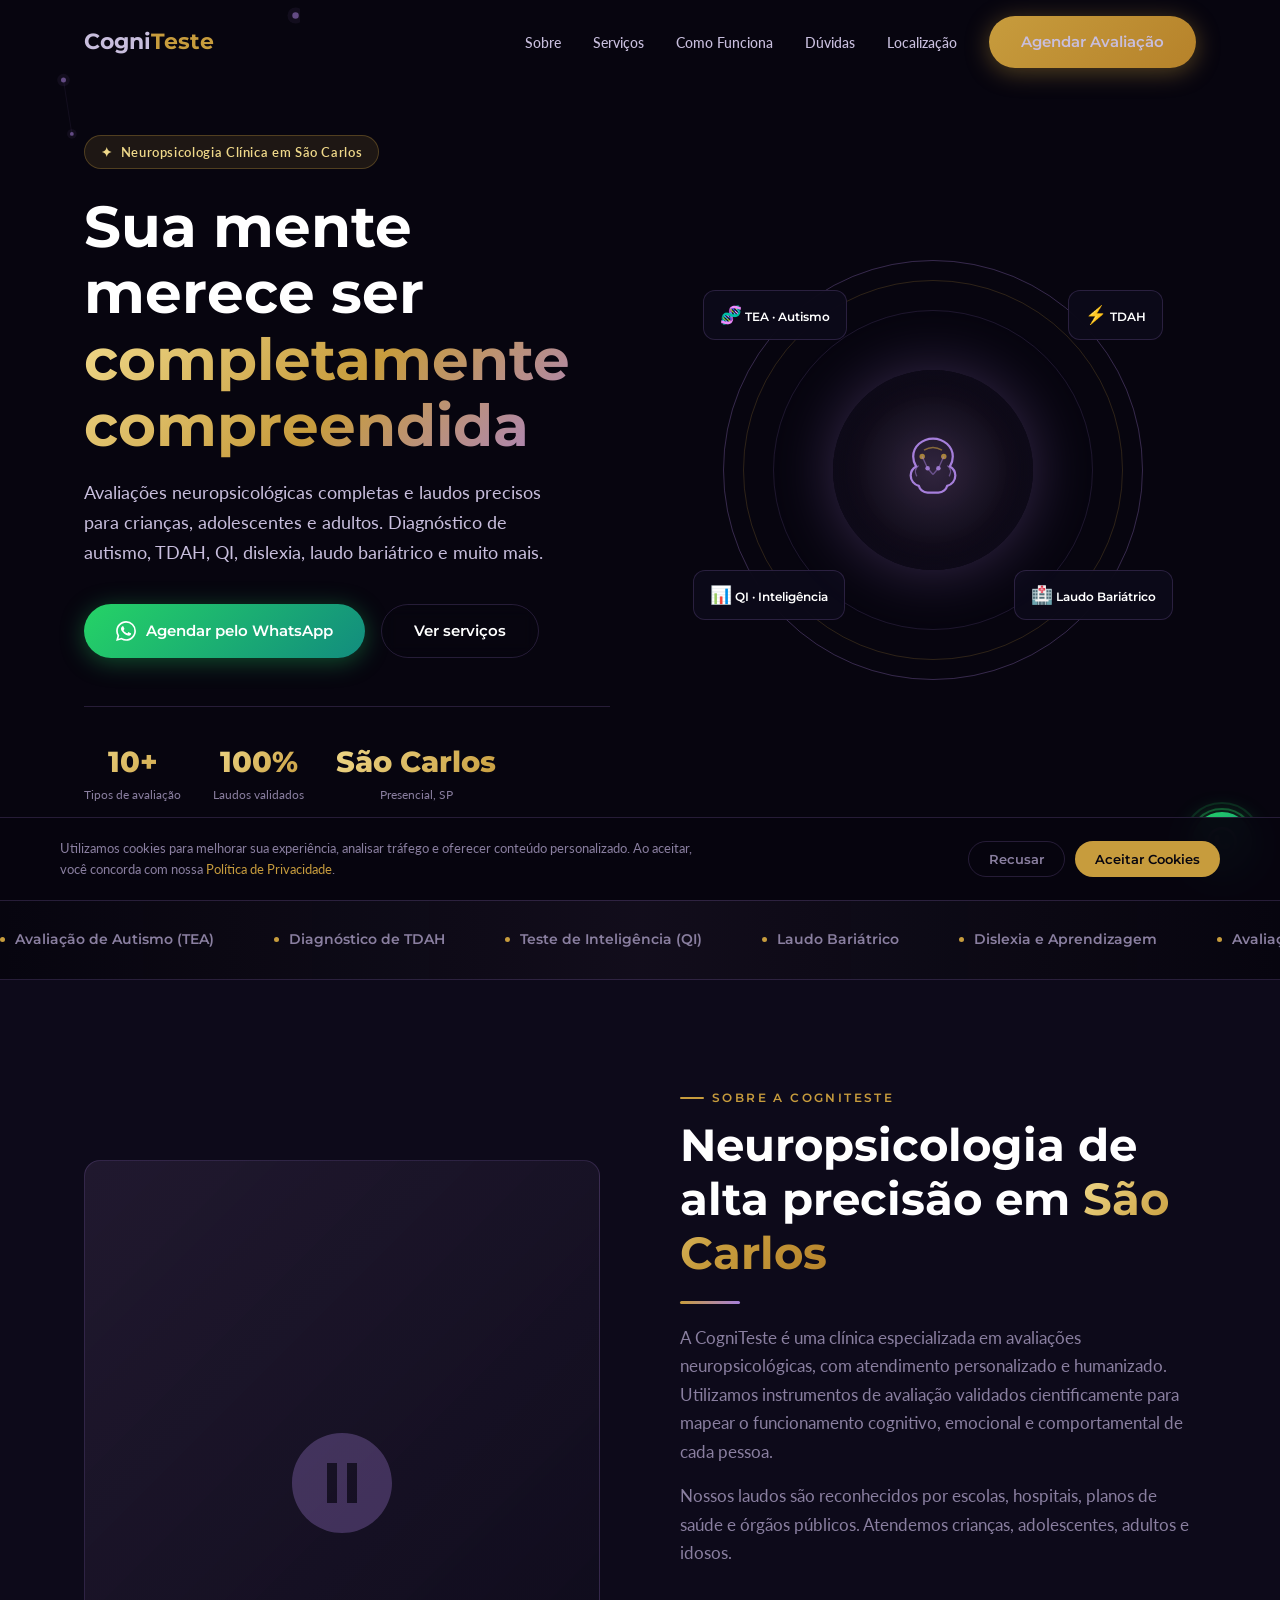
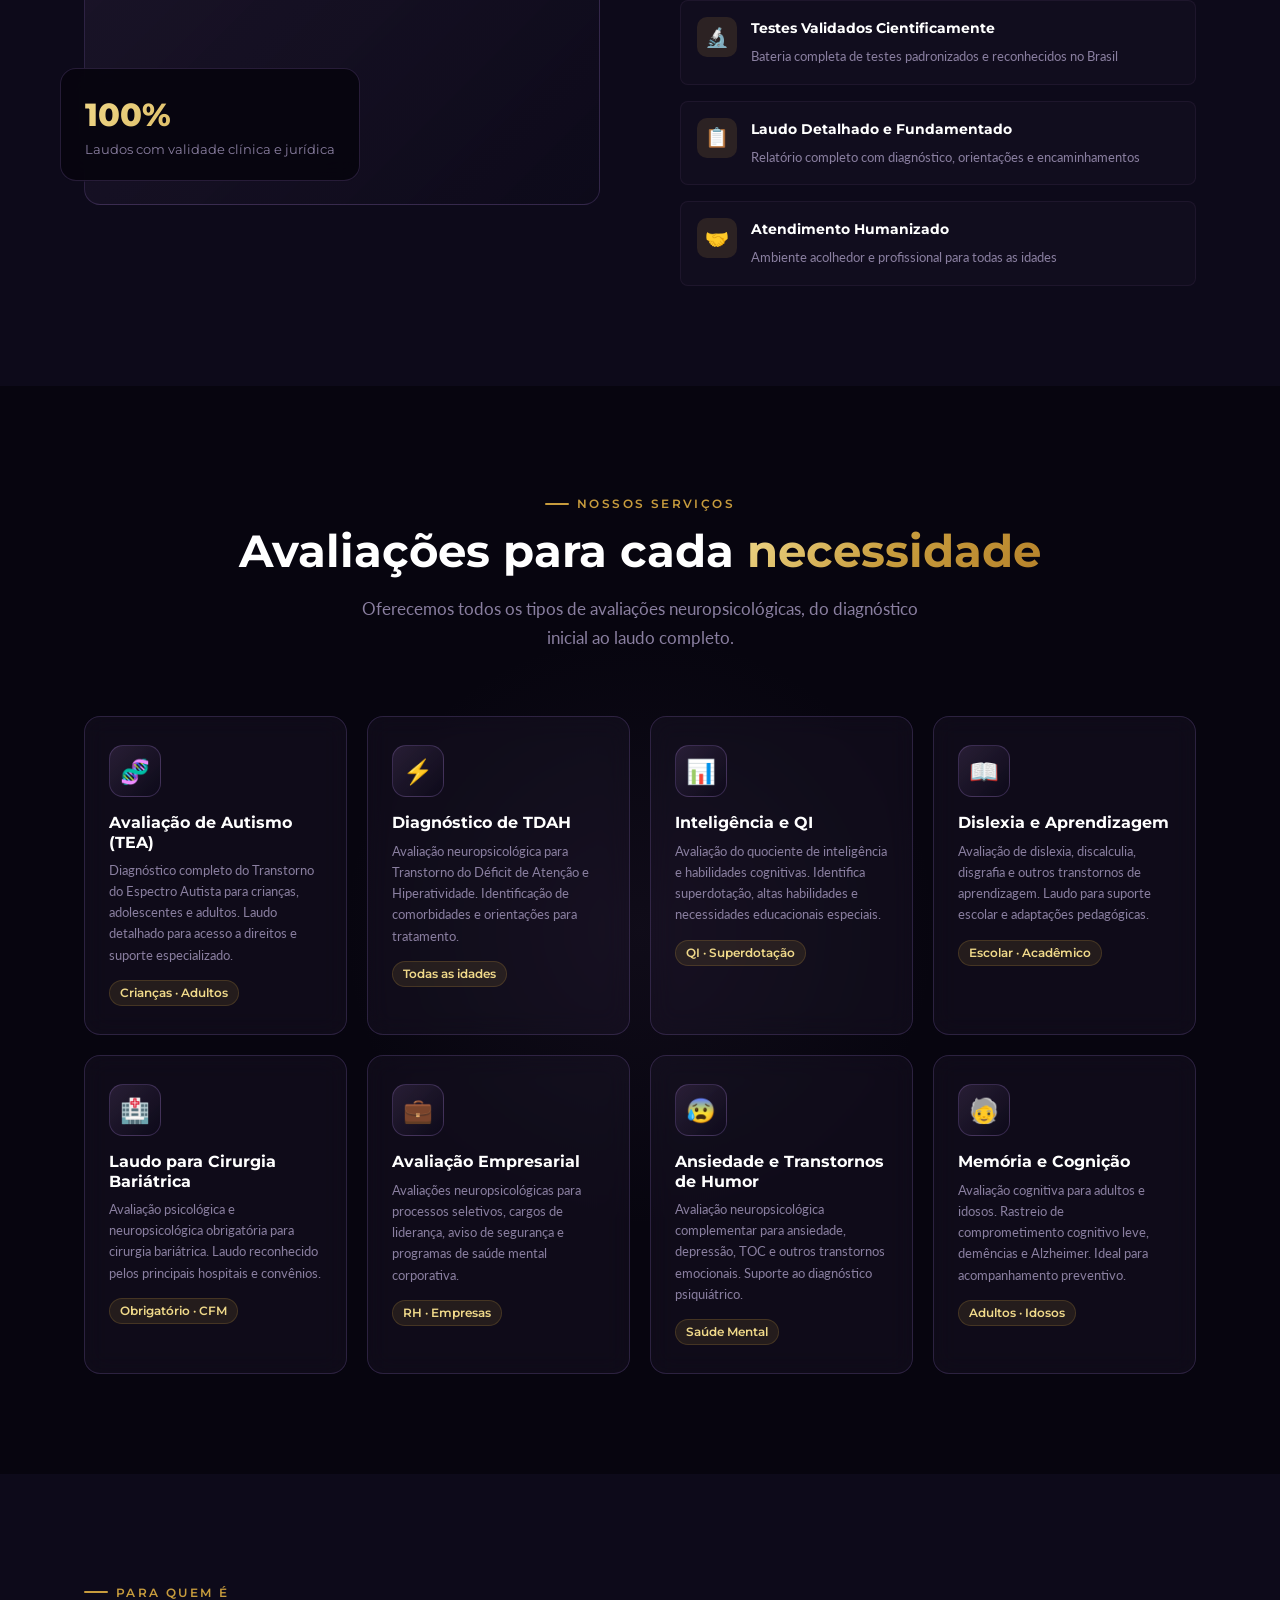
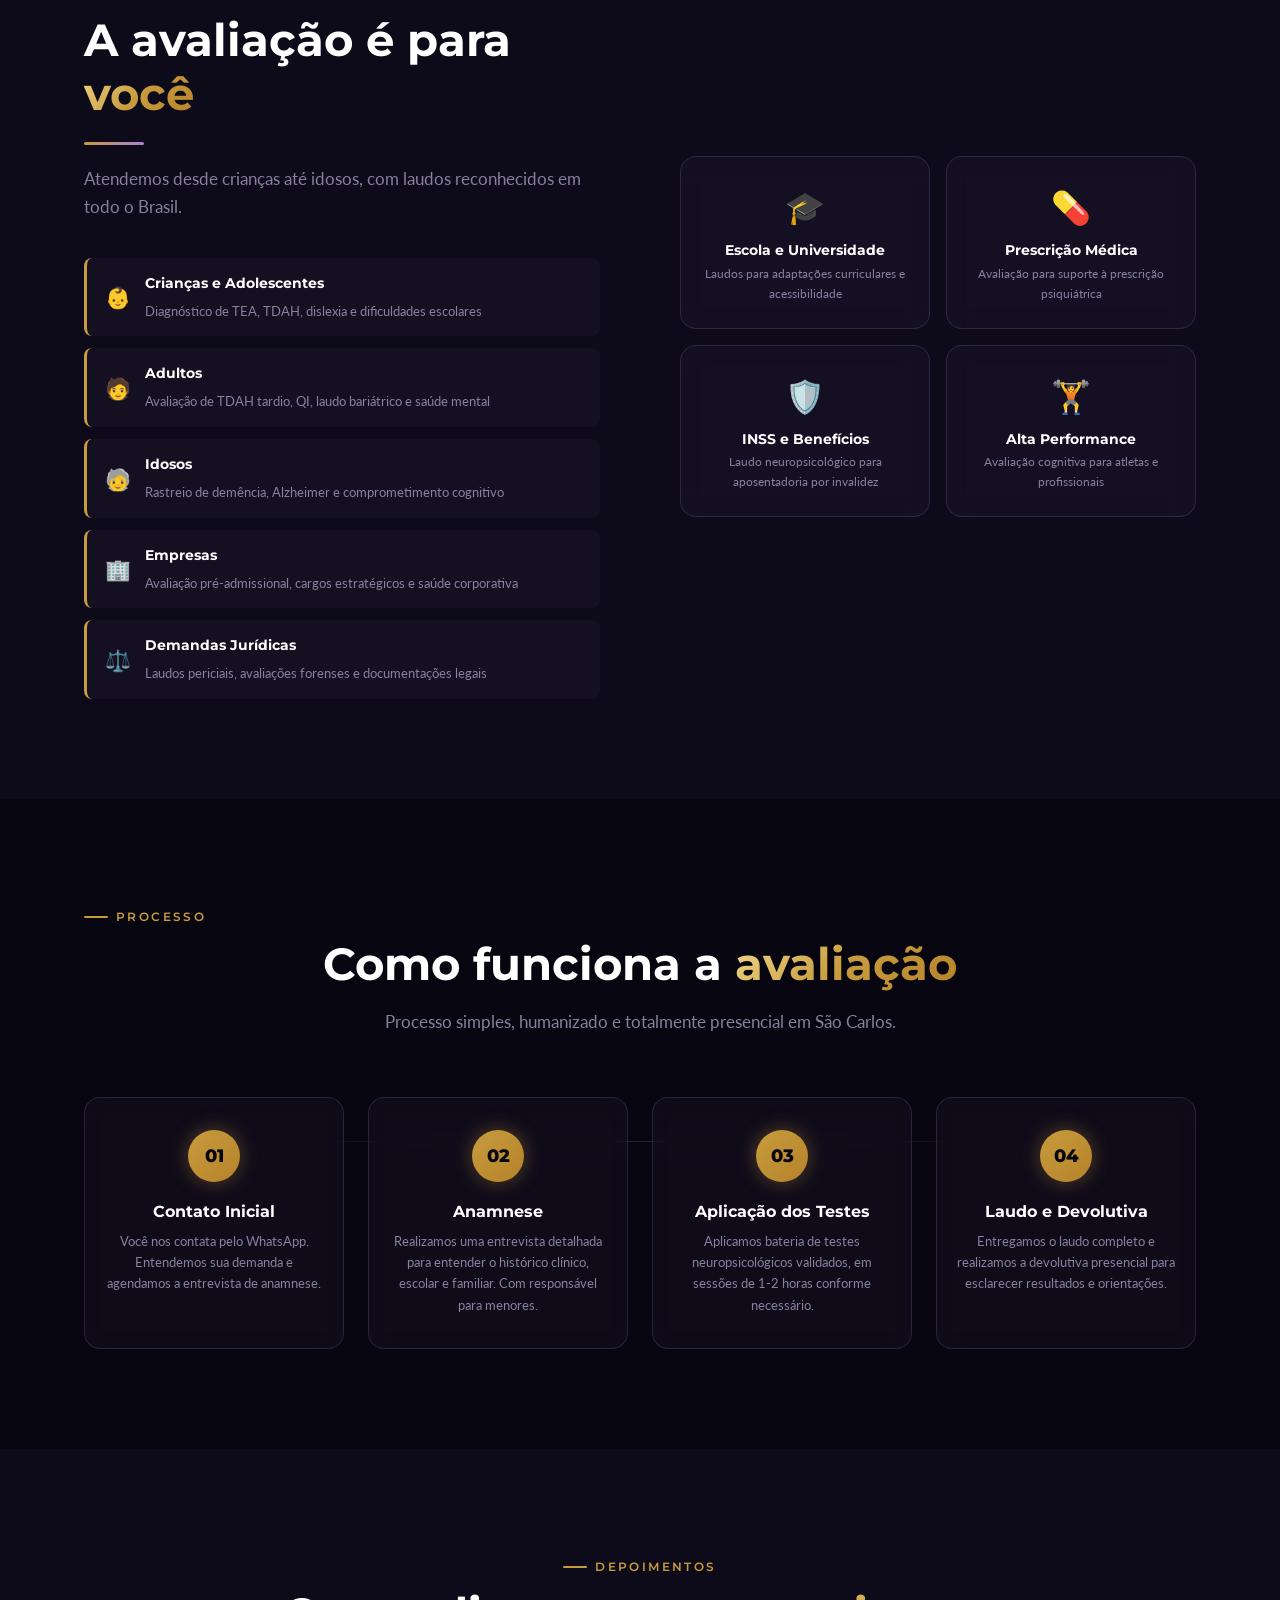
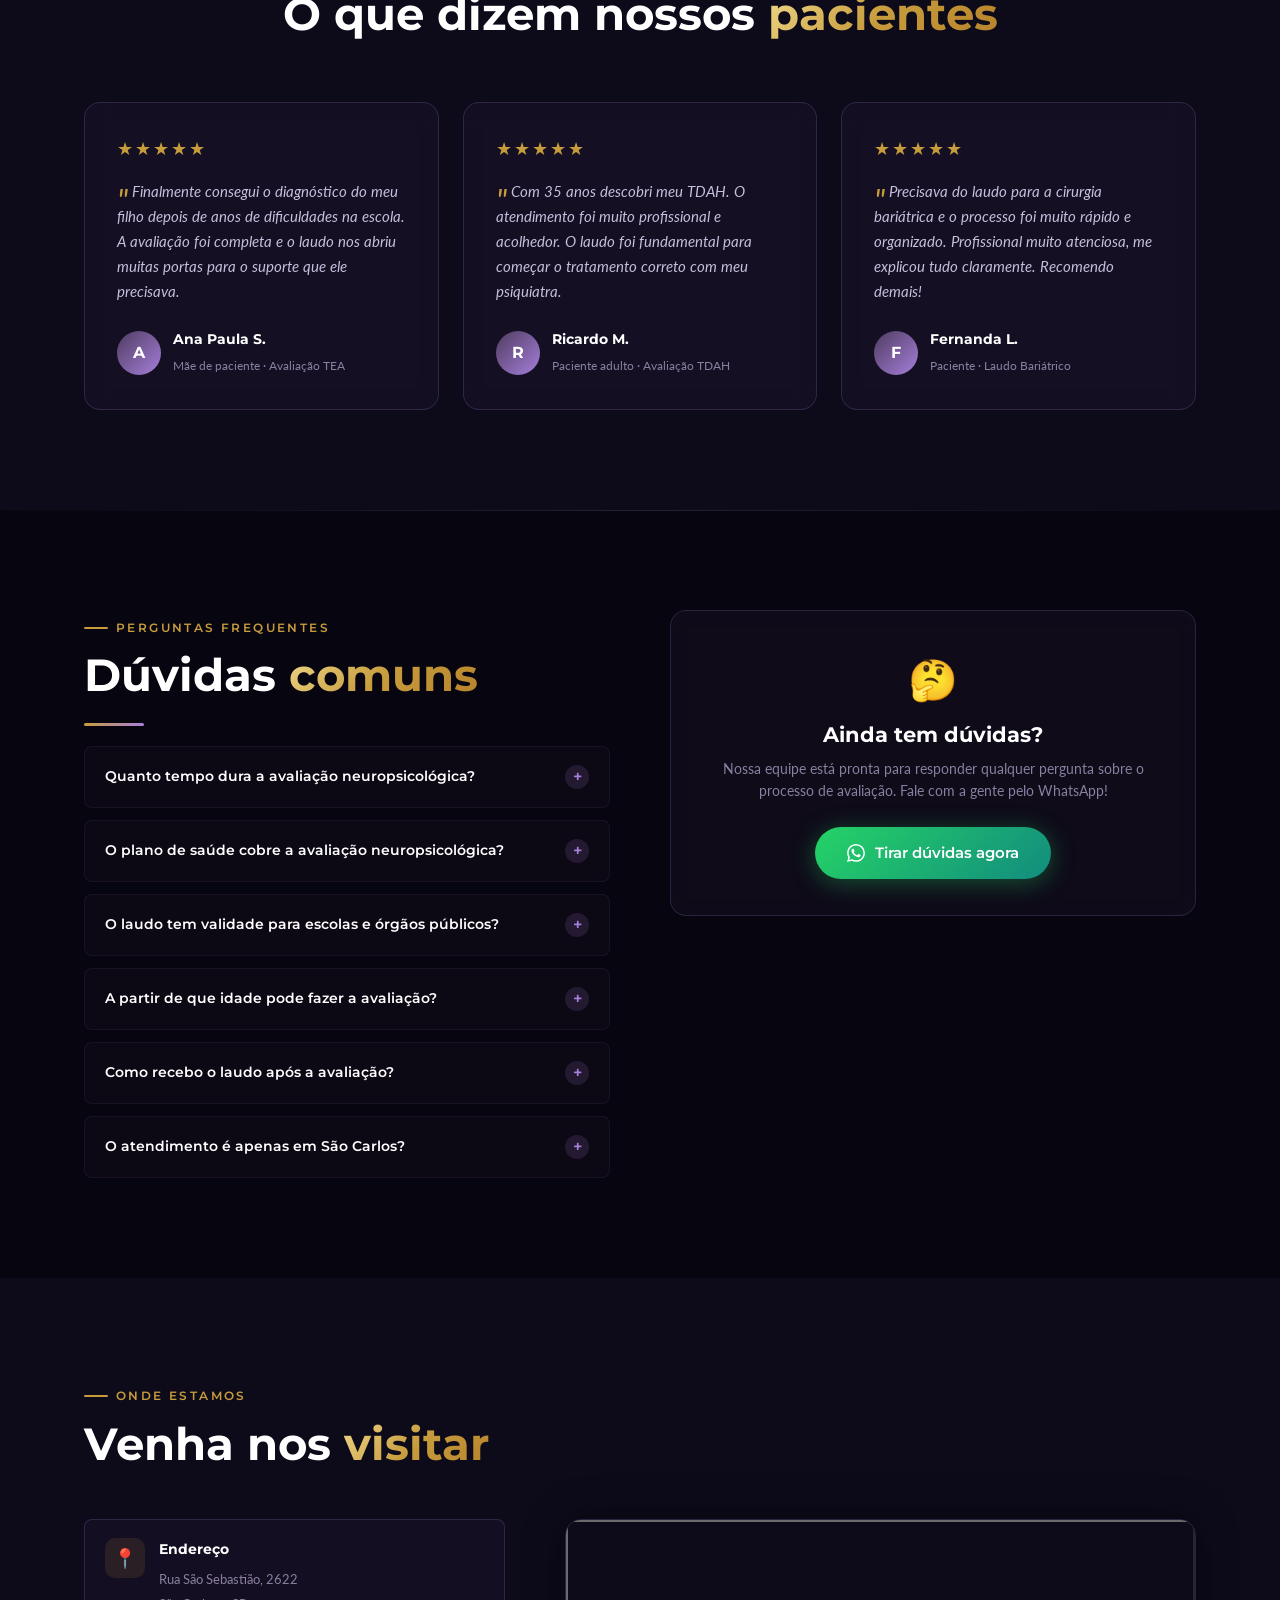
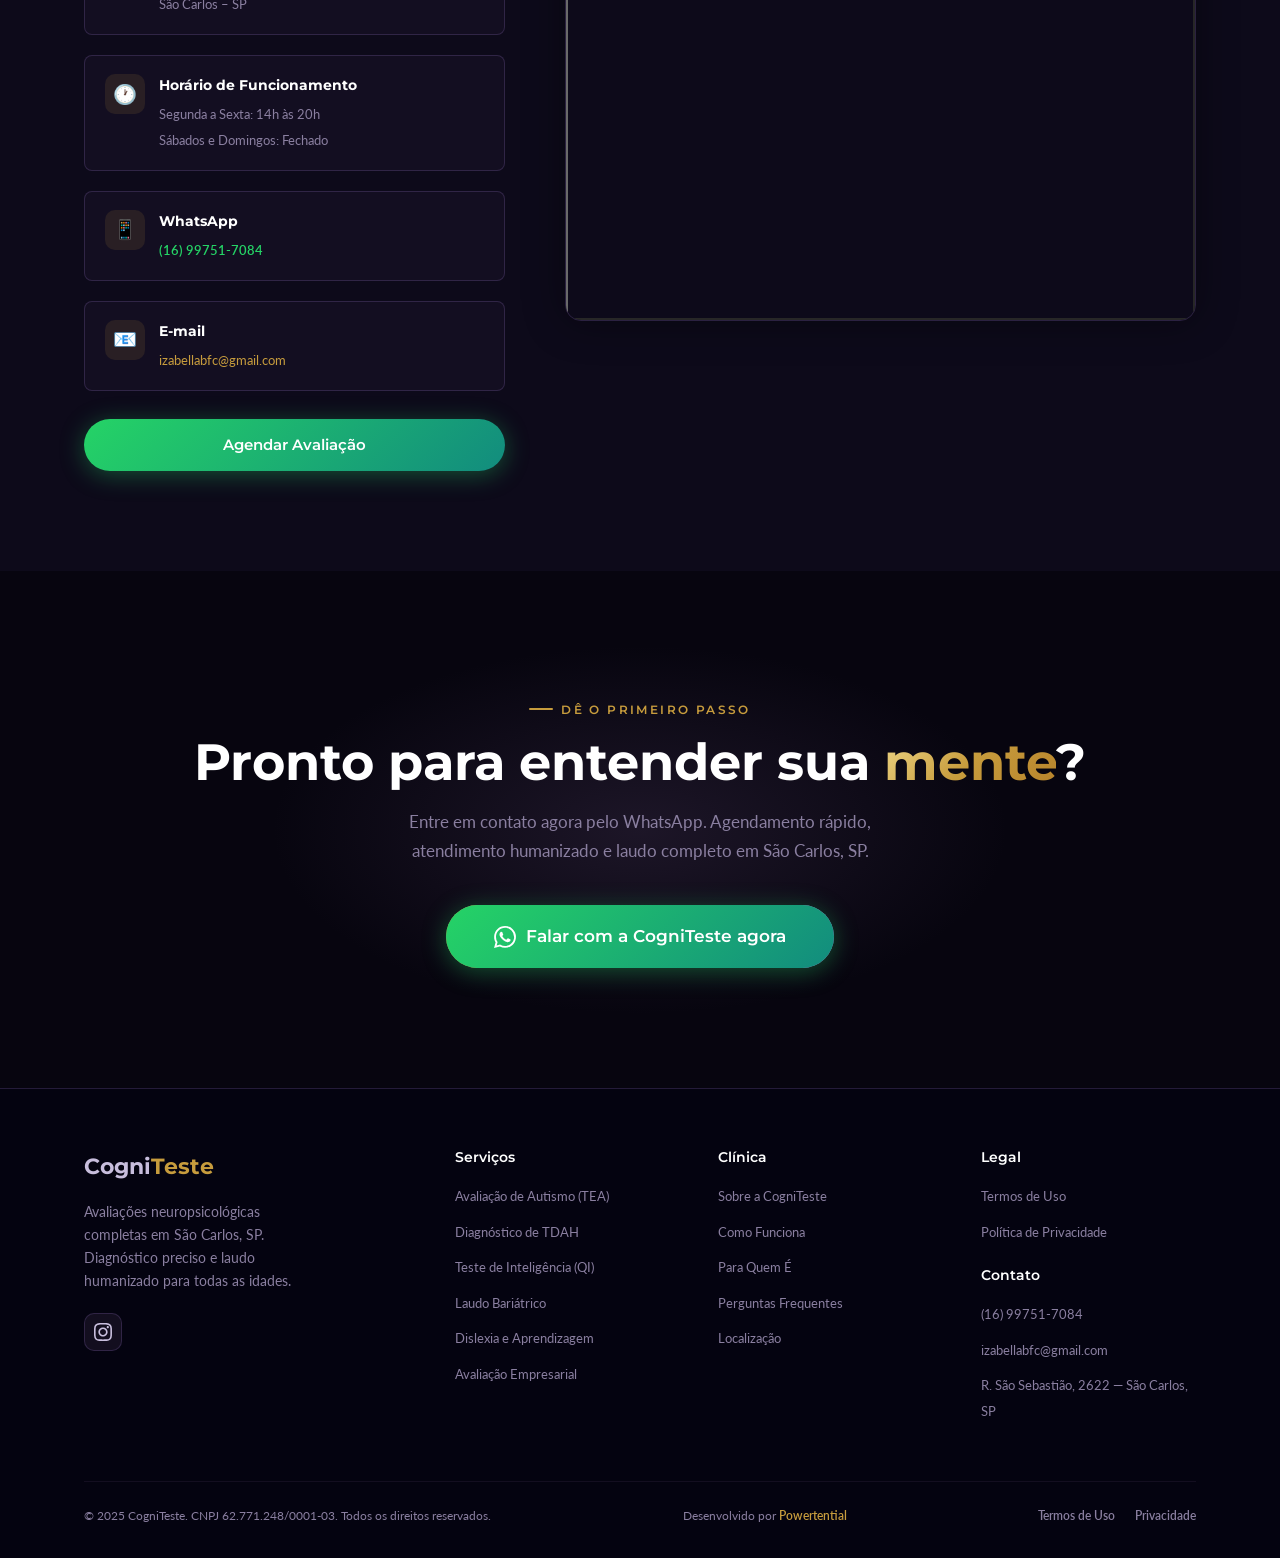
==== commit 867df1a1: "fix: atualizar container GTM para GTM-5TP6S2FX Co-Authored-By: Claude Sonnet 4.6 <noreply@anthropic." ====
--- a/index.html
+++ b/index.html
@@ -38,12 +38,12 @@
   <!-- CSS -->
   <link rel="stylesheet" href="assets/css/style.css">
 
-  <!-- Google Tag Manager — SUBSTITUIR GTM-XXXXXXX PELO ID REAL -->
+  <!-- Google Tag Manager — SUBSTITUIR GTM-5TP6S2FX PELO ID REAL -->
   <script>(function(w,d,s,l,i){w[l]=w[l]||[];w[l].push({'gtm.start':
   new Date().getTime(),event:'gtm.js'});var f=d.getElementsByTagName(s)[0],
   j=d.createElement(s),dl=l!='dataLayer'?'&l='+l:'';j.async=true;j.src=
   'https://www.googletagmanager.com/gtm.js?id='+i+dl;f.parentNode.insertBefore(j,f);
-  })(window,document,'script','dataLayer','GTM-XXXXXXX');</script>
+  })(window,document,'script','dataLayer','GTM-5TP6S2FX');</script>
   <!-- End Google Tag Manager -->
 
   <!-- Structured Data: LocalBusiness + MedicalOrganization -->
@@ -81,7 +81,7 @@
 <body>
 
   <!-- Google Tag Manager (noscript) -->
-  <noscript><iframe src="https://www.googletagmanager.com/ns.html?id=GTM-XXXXXXX"
+  <noscript><iframe src="https://www.googletagmanager.com/ns.html?id=GTM-5TP6S2FX"
   height="0" width="0" style="display:none;visibility:hidden"></iframe></noscript>
   <!-- End Google Tag Manager (noscript) -->
 
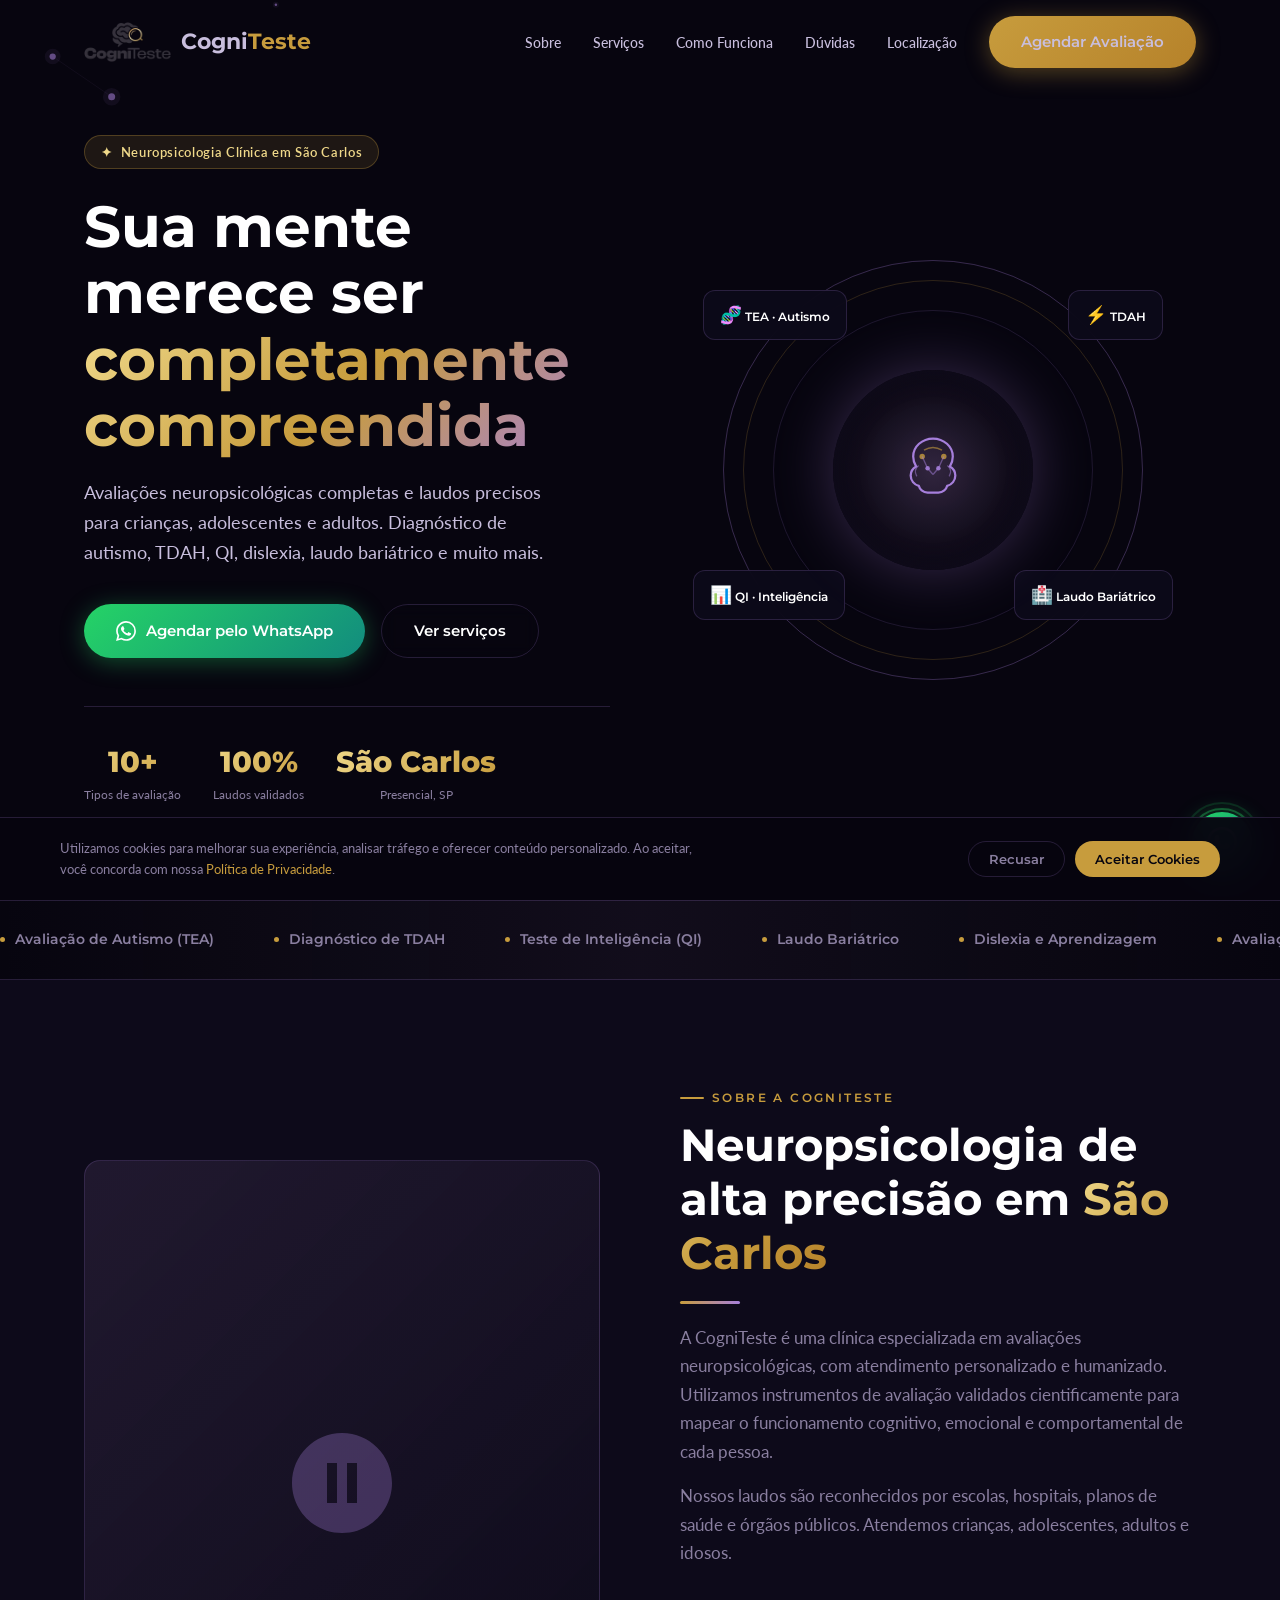
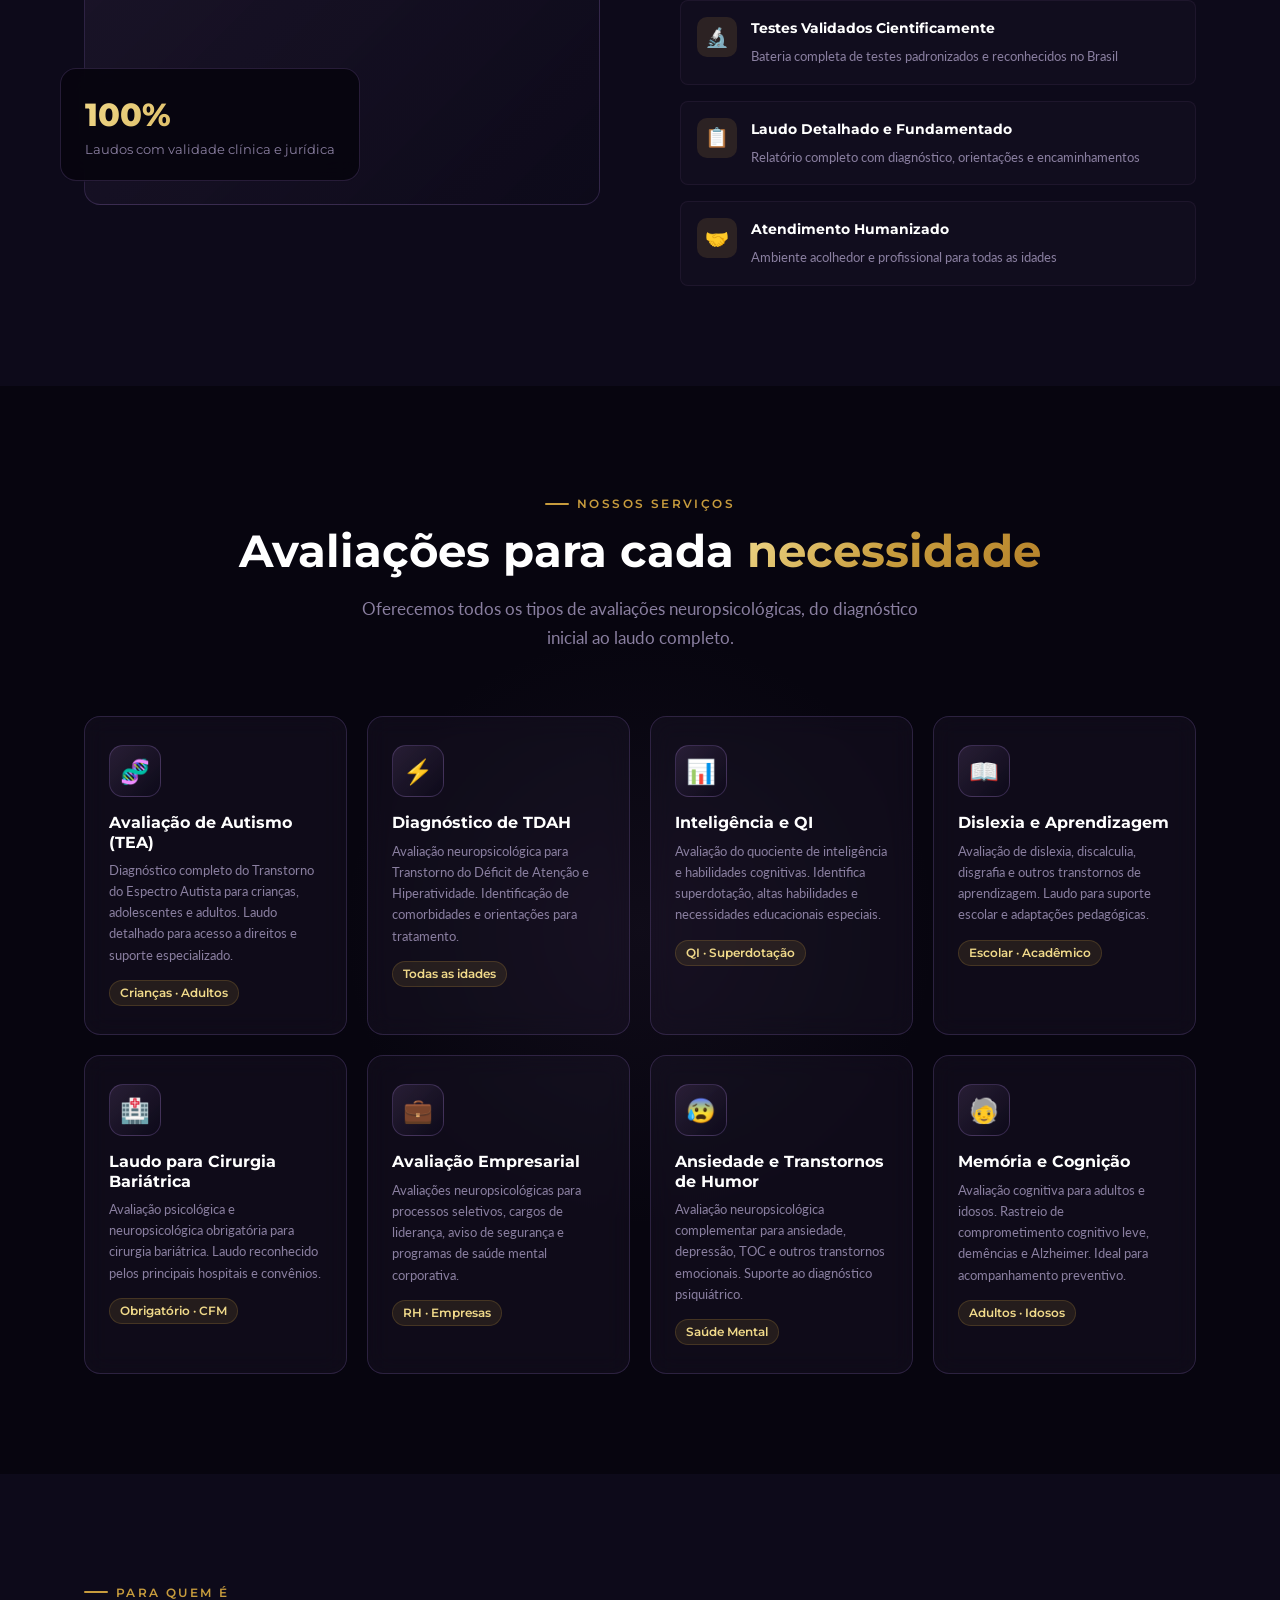
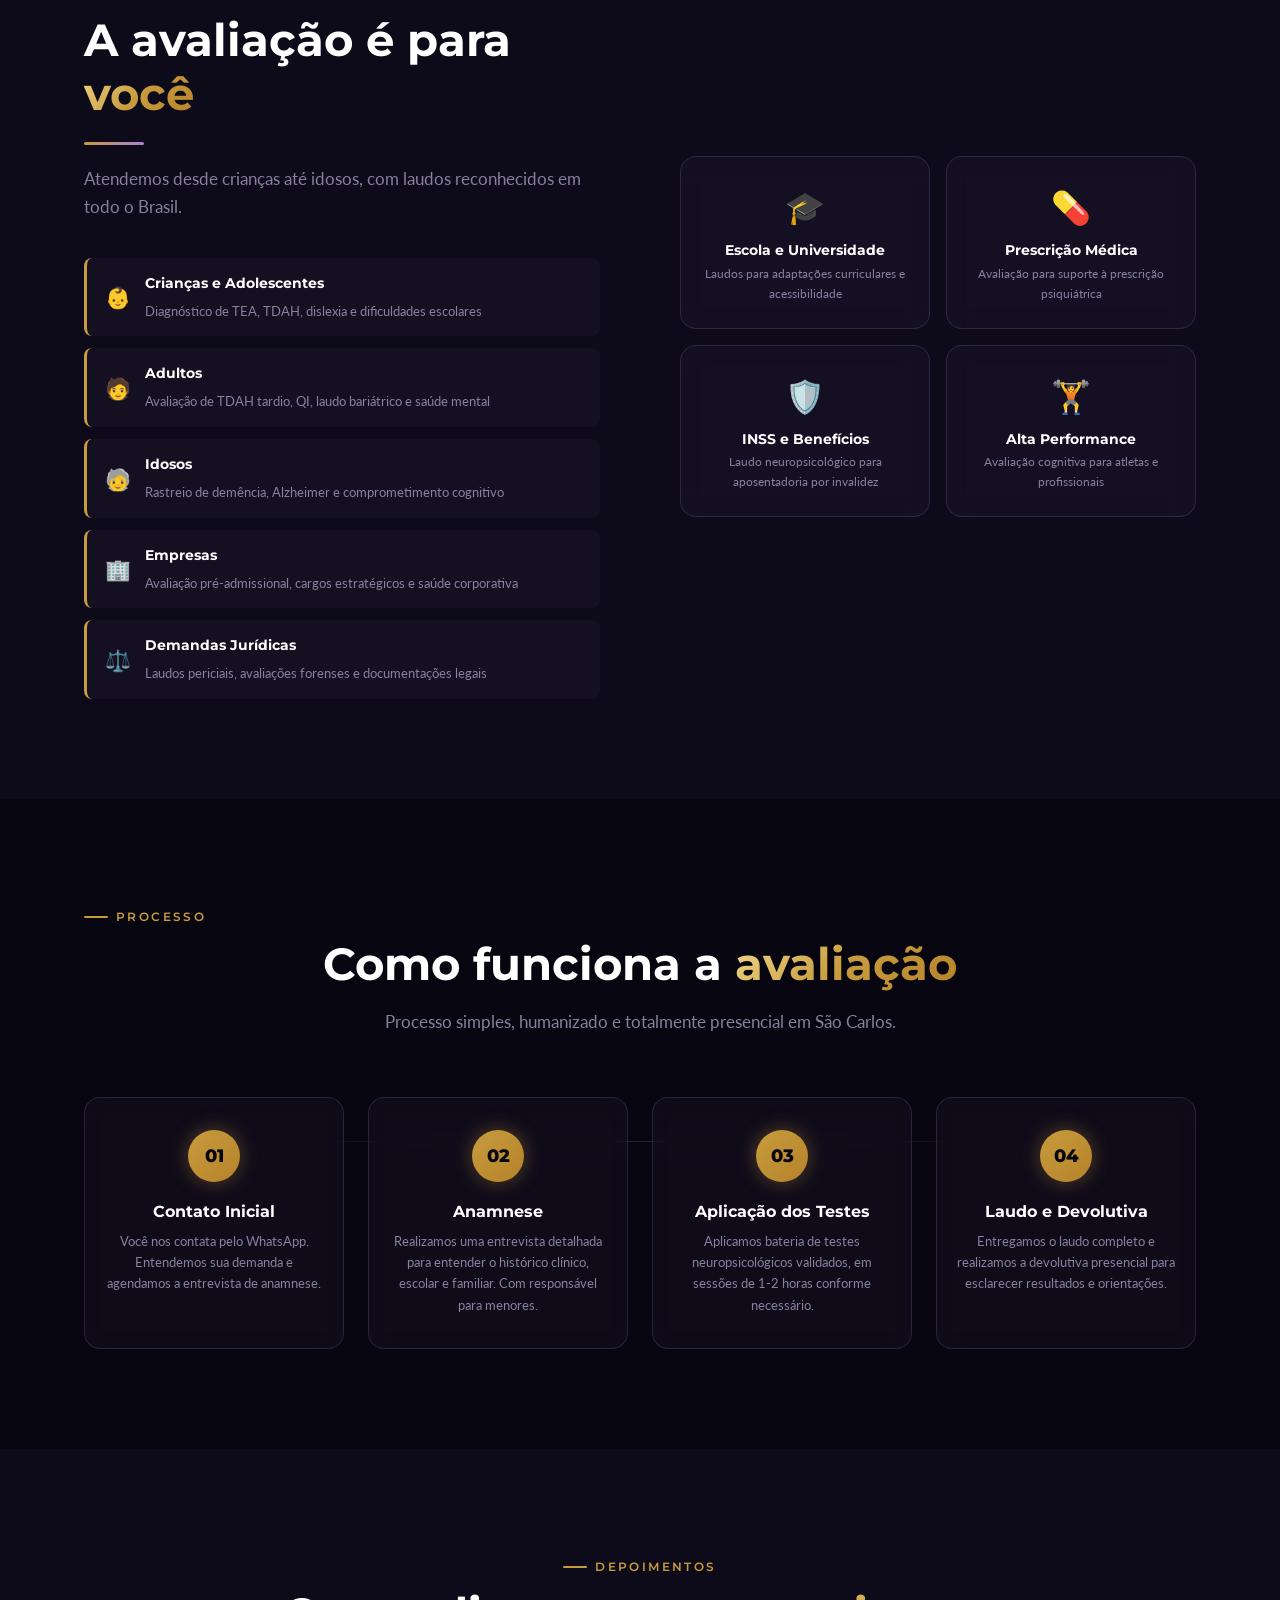
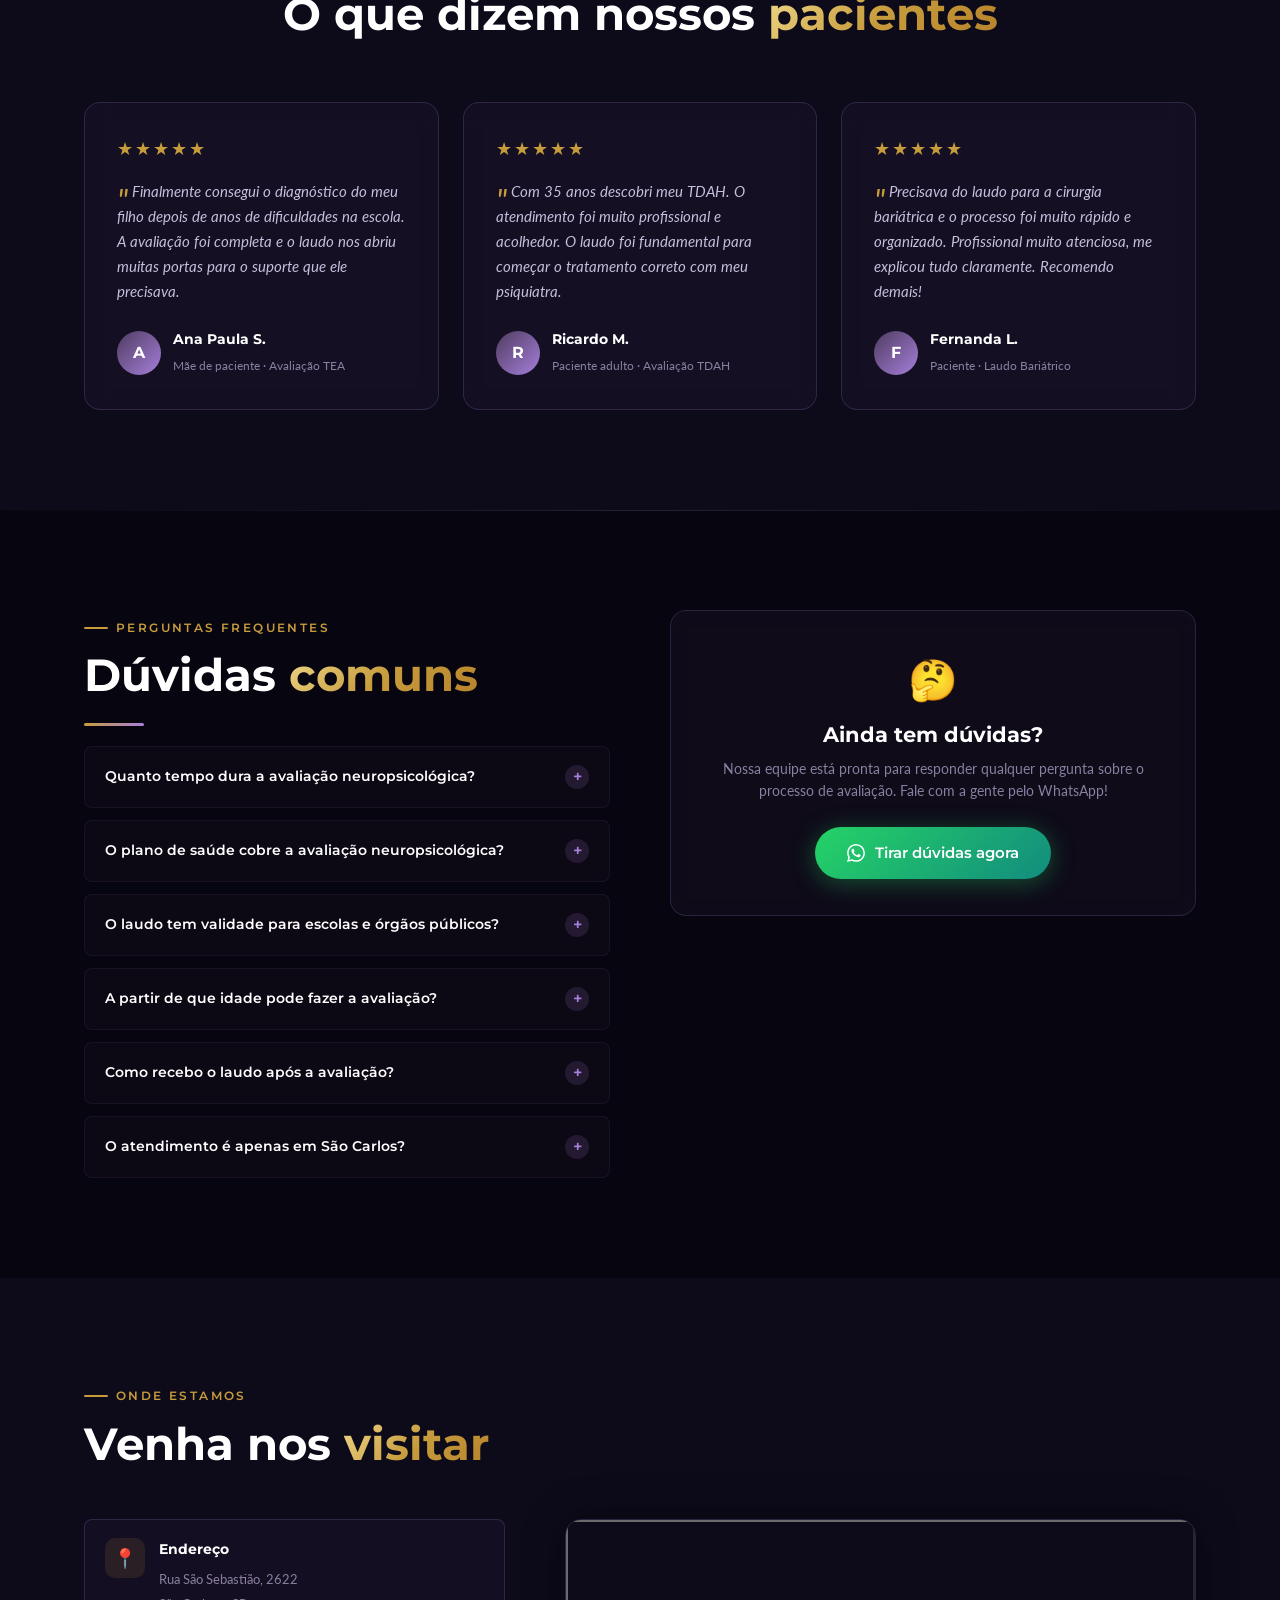
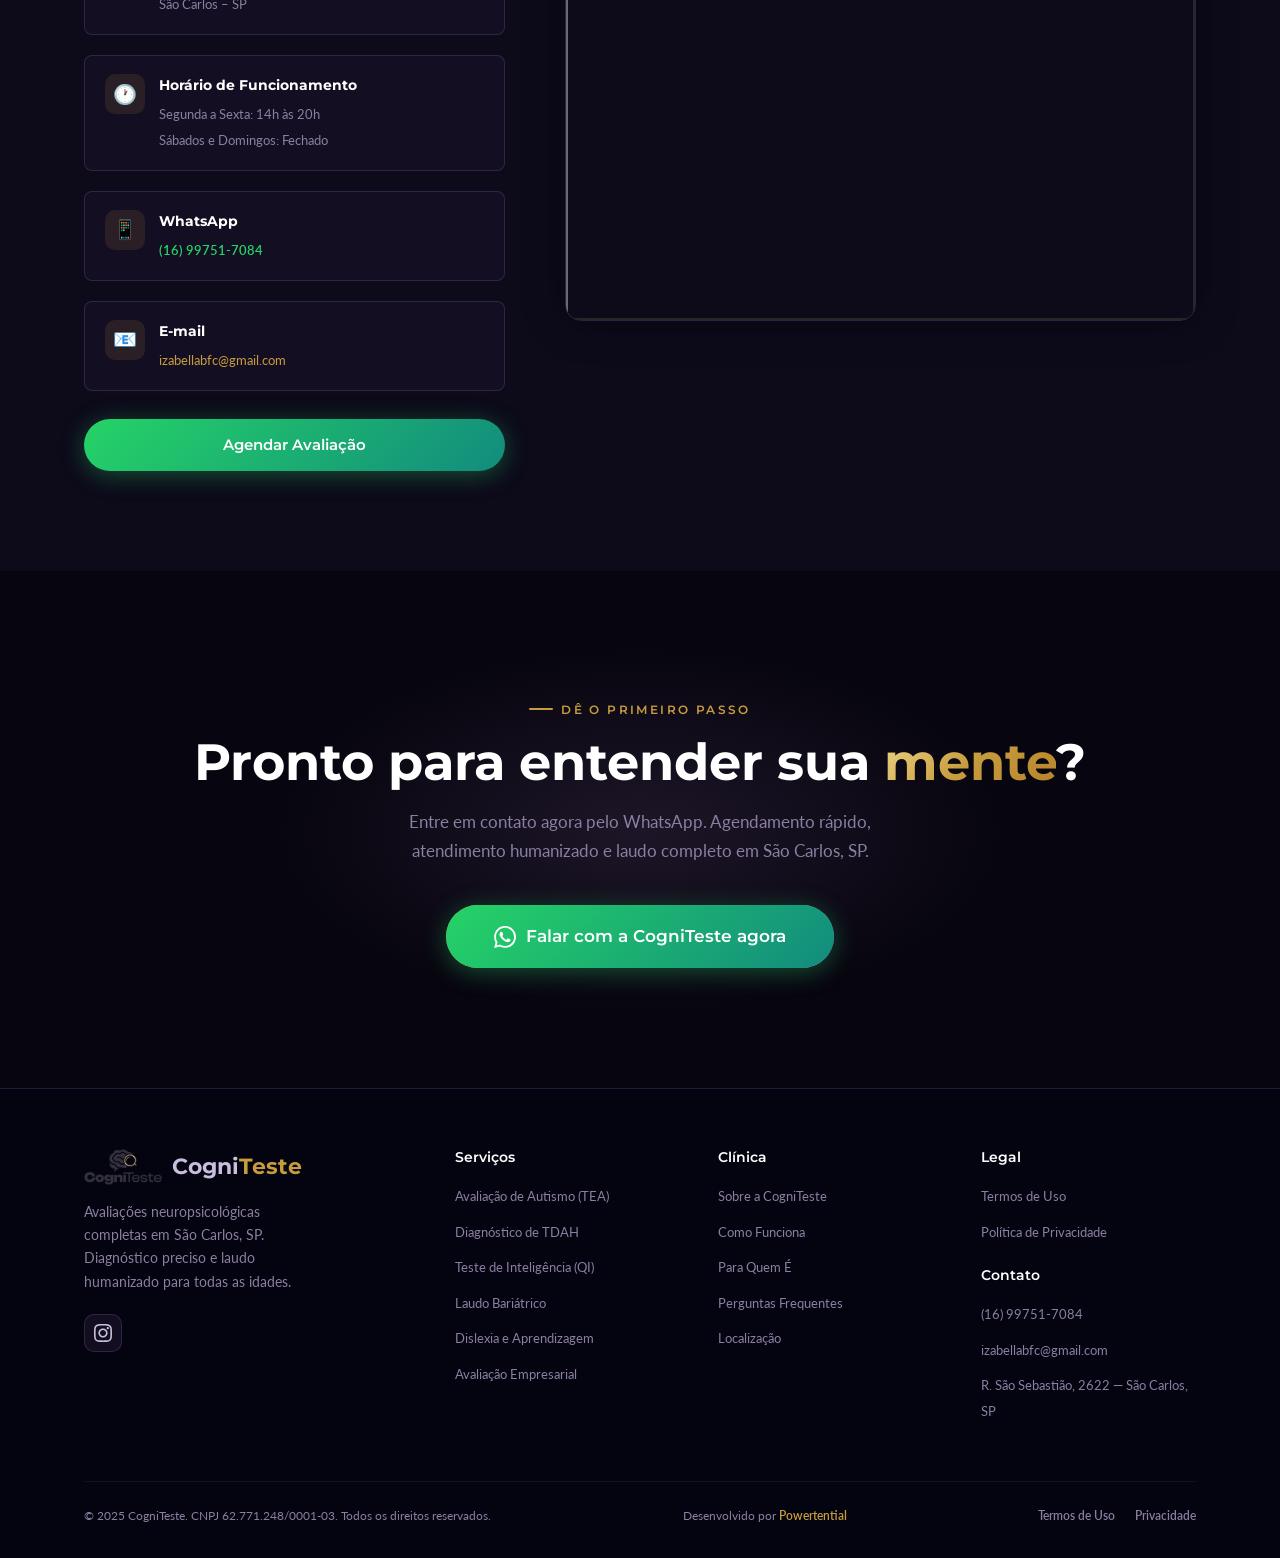
==== commit 7713af6a: "feat: adicionar logo e corrigir embed Google Maps - Logo cogniteste.webp com fundo transparente (400" ====
--- a/index.html
+++ b/index.html
@@ -660,7 +660,7 @@
 
         <div class="map-wrap reveal">
           <iframe
-            src="https://www.google.com/maps/embed?pb=!1m18!1m12!1m3!1d3697.123456789!2d-47.89!3d-21.99!2m3!1f0!2f0!3f0!3m2!1i1024!2i768!4f13.1!3m3!1m2!1s0x0%3A0x0!2sRua+S%C3%A3o+Sebasti%C3%A3o%2C+2622%2C+S%C3%A3o+Carlos%2C+SP!5e0!3m2!1spt!2sbr!4v1234567890"
+            src="https://www.google.com/maps/embed?pb=!1m14!1m8!1m3!1d3697.5!2d-47.9035876!3d-22.0133771!3m2!1i1024!2i768!4f13.1!3m3!1m2!1s0x94b88b4a6d3a2f41%3A0x0!2sCogniTeste!5e0!3m2!1spt-BR!2sbr!4v1700000000000!5m2!1spt-BR!2sbr"
             allowfullscreen=""
             loading="lazy"
             referrerpolicy="no-referrer-when-downgrade"
